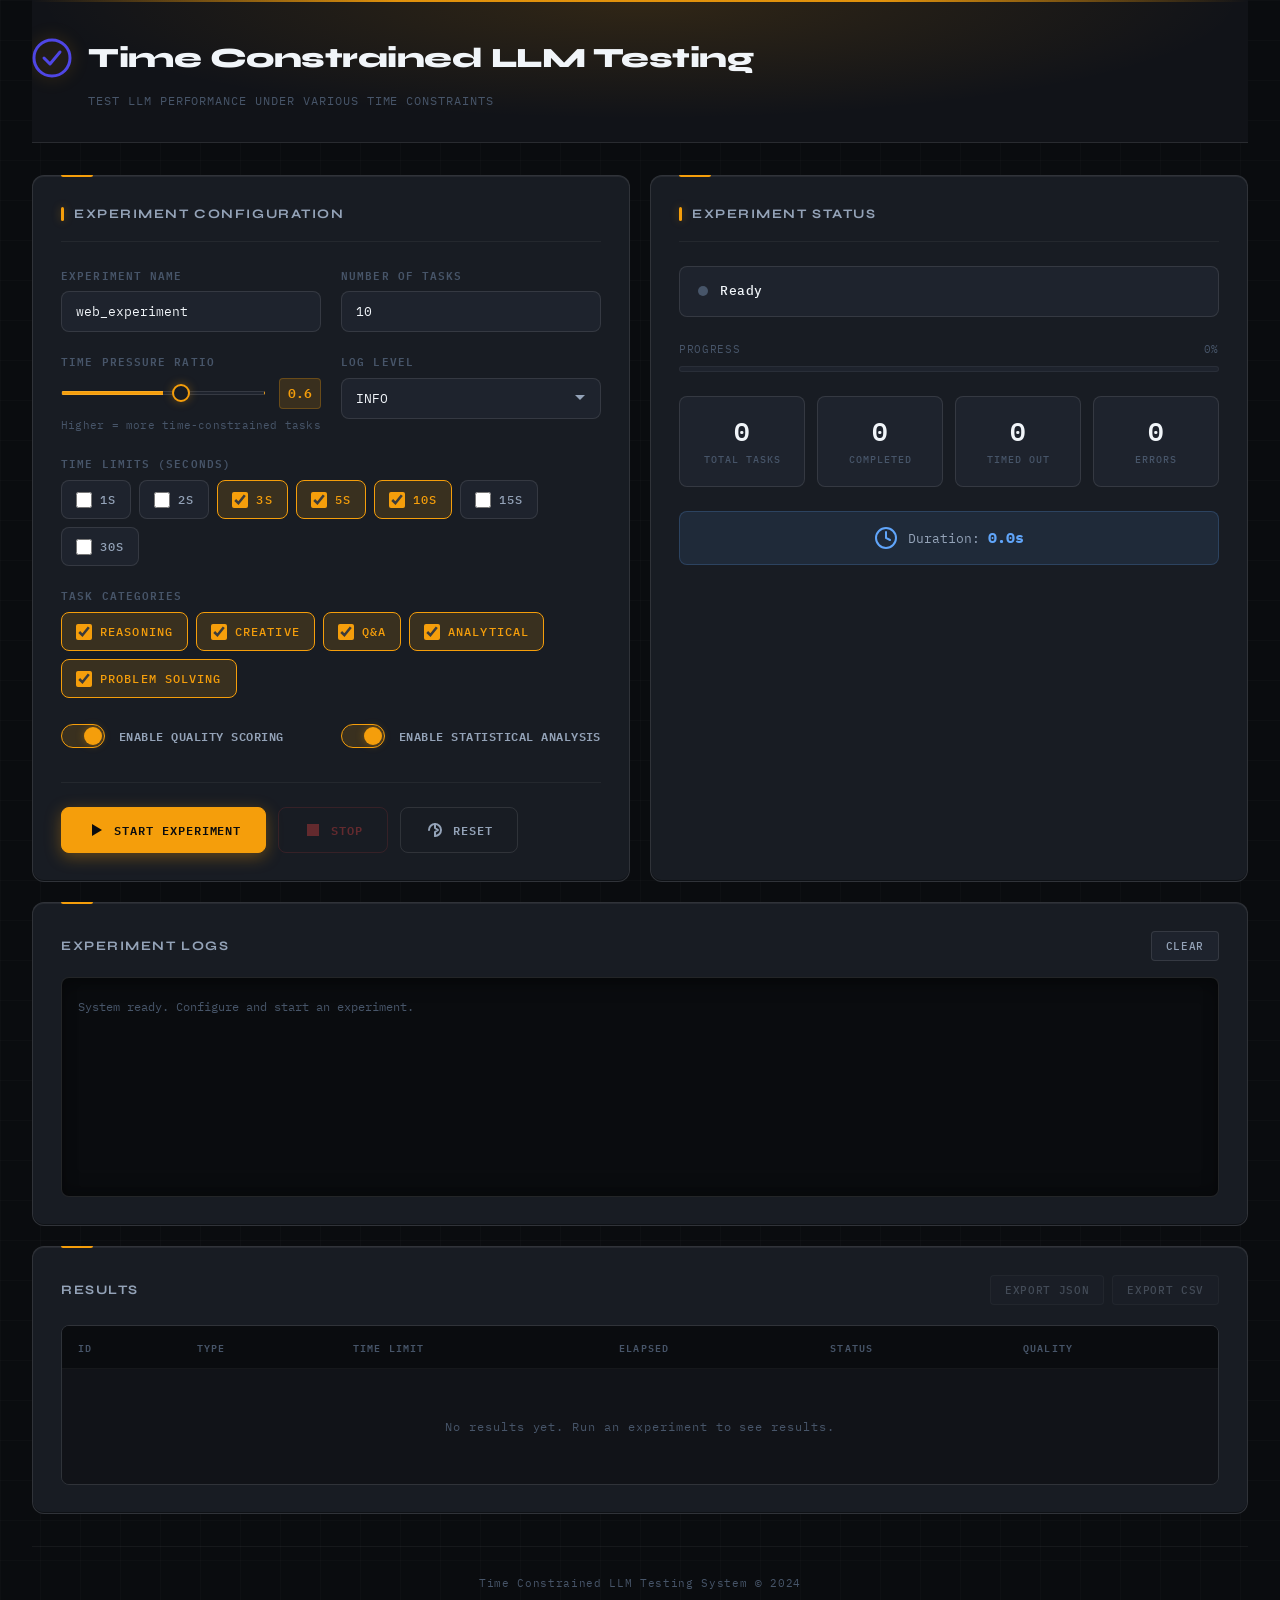
==== templates/index.html @ 22a72adb "feat: add web frontend for Time Constrained LLM testing - Add Flask backend API (app.py) with REST e" ====
<!DOCTYPE html>
<html lang="en">
<head>
    <meta charset="UTF-8">
    <meta name="viewport" content="width=device-width, initial-scale=1.0">
    <title>Time Constrained LLM Testing System</title>
    <link rel="stylesheet" href="/static/styles.css">
    <link href="https://fonts.googleapis.com/css2?family=Inter:wght@300;400;500;600;700&display=swap" rel="stylesheet">
</head>
<body>
    <div class="container">
        <header class="header">
            <div class="logo">
                <svg width="40" height="40" viewBox="0 0 40 40" fill="none" xmlns="http://www.w3.org/2000/svg">
                    <circle cx="20" cy="20" r="18" stroke="#4F46E5" stroke-width="3"/>
                    <path d="M12 20L18 26L28 14" stroke="#4F46E5" stroke-width="3" stroke-linecap="round" stroke-linejoin="round"/>
                </svg>
                <h1>Time Constrained LLM Testing</h1>
            </div>
            <p class="subtitle">Test LLM performance under various time constraints</p>
        </header>

        <main class="main-content">
            <!-- Configuration Panel -->
            <section class="config-panel">
                <h2>Experiment Configuration</h2>
                <form id="experimentForm">
                    <div class="form-grid">
                        <div class="form-group">
                            <label for="experiment_name">Experiment Name</label>
                            <input type="text" id="experiment_name" name="experiment_name" value="web_experiment" placeholder="Enter experiment name">
                        </div>

                        <div class="form-group">
                            <label for="task_count">Number of Tasks</label>
                            <input type="number" id="task_count" name="task_count" value="10" min="1" max="100">
                        </div>

                        <div class="form-group">
                            <label for="time_pressure_ratio">Time Pressure Ratio</label>
                            <div class="slider-container">
                                <input type="range" id="time_pressure_ratio" name="time_pressure_ratio" min="0" max="1" step="0.1" value="0.6">
                                <span class="slider-value" id="pressure_value">0.6</span>
                            </div>
                            <small>Higher = more time-constrained tasks</small>
                        </div>

                        <div class="form-group">
                            <label for="log_level">Log Level</label>
                            <select id="log_level" name="log_level">
                                <option value="DEBUG">DEBUG</option>
                                <option value="INFO" selected>INFO</option>
                                <option value="WARNING">WARNING</option>
                                <option value="ERROR">ERROR</option>
                            </select>
                        </div>

                        <div class="form-group full-width">
                            <label>Time Limits (seconds)</label>
                            <div class="checkbox-group" id="time_limits">
                                <label class="checkbox-label">
                                    <input type="checkbox" name="time_limits" value="1.0">
                                    <span>1s</span>
                                </label>
                                <label class="checkbox-label">
                                    <input type="checkbox" name="time_limits" value="2.0">
                                    <span>2s</span>
                                </label>
                                <label class="checkbox-label">
                                    <input type="checkbox" name="time_limits" value="3.0" checked>
                                    <span>3s</span>
                                </label>
                                <label class="checkbox-label">
                                    <input type="checkbox" name="time_limits" value="5.0" checked>
                                    <span>5s</span>
                                </label>
                                <label class="checkbox-label">
                                    <input type="checkbox" name="time_limits" value="10.0" checked>
                                    <span>10s</span>
                                </label>
                                <label class="checkbox-label">
                                    <input type="checkbox" name="time_limits" value="15.0">
                                    <span>15s</span>
                                </label>
                                <label class="checkbox-label">
                                    <input type="checkbox" name="time_limits" value="30.0">
                                    <span>30s</span>
                                </label>
                            </div>
                        </div>

                        <div class="form-group full-width">
                            <label>Task Categories</label>
                            <div class="checkbox-group" id="task_categories">
                                <label class="checkbox-label">
                                    <input type="checkbox" name="task_categories" value="reasoning" checked>
                                    <span>Reasoning</span>
                                </label>
                                <label class="checkbox-label">
                                    <input type="checkbox" name="task_categories" value="creative" checked>
                                    <span>Creative</span>
                                </label>
                                <label class="checkbox-label">
                                    <input type="checkbox" name="task_categories" value="qa" checked>
                                    <span>Q&A</span>
                                </label>
                                <label class="checkbox-label">
                                    <input type="checkbox" name="task_categories" value="analytical" checked>
                                    <span>Analytical</span>
                                </label>
                                <label class="checkbox-label">
                                    <input type="checkbox" name="task_categories" value="problem_solving" checked>
                                    <span>Problem Solving</span>
                                </label>
                            </div>
                        </div>

                        <div class="form-group">
                            <label class="switch-label">
                                <input type="checkbox" id="quality_scoring_enabled" name="quality_scoring_enabled" checked>
                                <span class="switch-text">Enable Quality Scoring</span>
                            </label>
                        </div>

                        <div class="form-group">
                            <label class="switch-label">
                                <input type="checkbox" id="statistical_analysis_enabled" name="statistical_analysis_enabled" checked>
                                <span class="switch-text">Enable Statistical Analysis</span>
                            </label>
                        </div>
                    </div>

                    <div class="button-group">
                        <button type="button" id="startBtn" class="btn btn-primary">
                            <svg width="20" height="20" viewBox="0 0 20 20" fill="none">
                                <path d="M6 4L16 10L6 16V4Z" fill="currentColor"/>
                            </svg>
                            Start Experiment
                        </button>
                        <button type="button" id="stopBtn" class="btn btn-danger" disabled>
                            <svg width="20" height="20" viewBox="0 0 20 20" fill="none">
                                <rect x="4" y="4" width="12" height="12" fill="currentColor"/>
                            </svg>
                            Stop
                        </button>
                        <button type="button" id="resetBtn" class="btn btn-secondary">
                            <svg width="20" height="20" viewBox="0 0 20 20" fill="none">
                                <path d="M4 10C4 6.686 6.686 4 10 4C13.314 4 16 6.686 16 10C16 13.314 13.314 16 10 16" stroke="currentColor" stroke-width="2" stroke-linecap="round"/>
                                <path d="M10 4V8L13 10L10 12V16" stroke="currentColor" stroke-width="2" stroke-linecap="round" stroke-linejoin="round"/>
                            </svg>
                            Reset
                        </button>
                    </div>
                </form>
            </section>

            <!-- Status Panel -->
            <section class="status-panel">
                <h2>Experiment Status</h2>
                <div class="status-indicator">
                    <div class="status-dot" id="statusDot"></div>
                    <span id="statusText">Ready</span>
                </div>
                
                <div class="progress-container">
                    <div class="progress-info">
                        <span>Progress</span>
                        <span id="progressText">0%</span>
                    </div>
                    <div class="progress-bar">
                        <div class="progress-fill" id="progressFill" style="width: 0%"></div>
                    </div>
                </div>

                <div class="stats-grid">
                    <div class="stat-card">
                        <div class="stat-value" id="totalTasks">0</div>
                        <div class="stat-label">Total Tasks</div>
                    </div>
                    <div class="stat-card">
                        <div class="stat-value" id="completedTasks">0</div>
                        <div class="stat-label">Completed</div>
                    </div>
                    <div class="stat-card">
                        <div class="stat-value" id="timedOutTasks">0</div>
                        <div class="stat-label">Timed Out</div>
                    </div>
                    <div class="stat-card">
                        <div class="stat-value" id="errorTasks">0</div>
                        <div class="stat-label">Errors</div>
                    </div>
                </div>

                <div class="duration-display">
                    <svg width="24" height="24" viewBox="0 0 24 24" fill="none">
                        <circle cx="12" cy="12" r="10" stroke="currentColor" stroke-width="2"/>
                        <path d="M12 6V12L16 14" stroke="currentColor" stroke-width="2" stroke-linecap="round"/>
                    </svg>
                    <span>Duration: <strong id="duration">0.0s</strong></span>
                </div>
            </section>

            <!-- Logs Panel -->
            <section class="logs-panel">
                <div class="logs-header">
                    <h2>Experiment Logs</h2>
                    <button type="button" id="clearLogsBtn" class="btn-small">Clear</button>
                </div>
                <div class="logs-container" id="logsContainer">
                    <div class="log-entry system">System ready. Configure and start an experiment.</div>
                </div>
            </section>

            <!-- Results Panel -->
            <section class="results-panel" id="resultsPanel">
                <div class="results-header">
                    <h2>Results</h2>
                    <div class="results-actions">
                        <button type="button" id="exportJsonBtn" class="btn-small" disabled>Export JSON</button>
                        <button type="button" id="exportCsvBtn" class="btn-small" disabled>Export CSV</button>
                    </div>
                </div>

                <!-- Statistics Summary -->
                <div class="results-summary" id="resultsSummary" style="display: none;">
                    <h3>Statistics Summary</h3>
                    <div class="summary-grid">
                        <div class="summary-item">
                            <span class="summary-label">Total Tasks</span>
                            <span class="summary-value" id="statTotalTasks">-</span>
                        </div>
                        <div class="summary-item">
                            <span class="summary-label">Completion Rate</span>
                            <span class="summary-value" id="statCompletionRate">-</span>
                        </div>
                        <div class="summary-item">
                            <span class="summary-label">Avg Response Time</span>
                            <span class="summary-value" id="statAvgResponseTime">-</span>
                        </div>
                        <div class="summary-item">
                            <span class="summary-label">Avg Quality Score</span>
                            <span class="summary-value" id="statAvgQuality">-</span>
                        </div>
                        <div class="summary-item">
                            <span class="summary-label">Avg Output Length</span>
                            <span class="summary-value" id="statAvgOutput">-</span>
                        </div>
                        <div class="summary-item">
                            <span class="summary-label">Success Rate</span>
                            <span class="summary-value" id="statSuccessRate">-</span>
                        </div>
                    </div>
                </div>

                <!-- Results Table -->
                <div class="results-table-container">
                    <table class="results-table" id="resultsTable">
                        <thead>
                            <tr>
                                <th>ID</th>
                                <th>Type</th>
                                <th>Time Limit</th>
                                <th>Elapsed</th>
                                <th>Status</th>
                                <th>Quality</th>
                            </tr>
                        </thead>
                        <tbody id="resultsBody">
                            <tr class="empty-row">
                                <td colspan="6">No results yet. Run an experiment to see results.</td>
                            </tr>
                        </tbody>
                    </table>
                </div>
            </section>
        </main>

        <footer class="footer">
            <p>Time Constrained LLM Testing System &copy; 2024</p>
        </footer>
    </div>

    <script src="/static/app.js"></script>
</body>
</html>
---- static/styles.css ----
/* Time Constrained LLM Testing System — Industrial Dark Theme */
@import url('https://fonts.googleapis.com/css2?family=IBM+Plex+Mono:wght@400;500;600&family=Syne:wght@400;500;600;700;800&display=swap');

:root {
    /* Core Palette — dark-first, warm amber accent */
    --bg-base:       #0A0C0F;
    --bg-raised:     #111318;
    --bg-surface:    #181C23;
    --bg-overlay:    #1E232D;

    --border-subtle: rgba(255,255,255,0.05);
    --border-default: rgba(255,255,255,0.10);
    --border-strong: rgba(255,255,255,0.18);

    --accent:        #F59E0B;
    --accent-dim:    rgba(245, 158, 11, 0.15);
    --accent-glow:   rgba(245, 158, 11, 0.35);

    --green:         #10B981;
    --green-dim:     rgba(16, 185, 129, 0.12);
    --red:           #EF4444;
    --red-dim:       rgba(239, 68, 68, 0.12);
    --blue:          #60A5FA;
    --blue-dim:      rgba(96, 165, 250, 0.10);

    --text-hi:   #F1F5F9;
    --text-mid:  #94A3B8;
    --text-lo:   #475569;

    --font-display: 'Syne', sans-serif;
    --font-mono:    'IBM Plex Mono', monospace;

    --radius-sm:  4px;
    --radius-md:  8px;
    --radius-lg:  12px;

    --shadow-glow-accent: 0 0 24px rgba(245, 158, 11, 0.20);
    --shadow-panel: 0 1px 0 0 rgba(255,255,255,0.06) inset, 0 -1px 0 0 rgba(0,0,0,0.4) inset;
}

/* ──────────────────────────────────────────
   Reset
────────────────────────────────────────── */
*, *::before, *::after {
    margin: 0; padding: 0; box-sizing: border-box;
}

/* ──────────────────────────────────────────
   Base
────────────────────────────────────────── */
body {
    font-family: var(--font-display);
    background: var(--bg-base);
    color: var(--text-hi);
    line-height: 1.6;
    min-height: 100vh;

    /* Subtle grid overlay for industrial feel */
    background-image:
        linear-gradient(rgba(255,255,255,0.015) 1px, transparent 1px),
        linear-gradient(90deg, rgba(255,255,255,0.015) 1px, transparent 1px);
    background-size: 40px 40px;
}

.container {
    max-width: 1440px;
    margin: 0 auto;
    padding: 0 32px;
}

/* ──────────────────────────────────────────
   Header
────────────────────────────────────────── */
.header {
    background: var(--bg-raised);
    border-bottom: 1px solid var(--border-default);
    padding: 36px 0 32px;
    margin-bottom: 32px;
    position: relative;
    overflow: hidden;
}

/* Amber scan-line accent on top */
.header::before {
    content: '';
    position: absolute;
    top: 0; left: 0; right: 0;
    height: 2px;
    background: linear-gradient(90deg, transparent 0%, var(--accent) 30%, var(--accent) 70%, transparent 100%);
    opacity: 0.9;
}

/* Glow behind header */
.header::after {
    content: '';
    position: absolute;
    top: 0; left: 0; right: 0;
    height: 120px;
    background: radial-gradient(ellipse at 50% 0%, var(--accent-glow), transparent 70%);
    opacity: 0.4;
    pointer-events: none;
}

.header .logo {
    display: flex;
    align-items: center;
    gap: 16px;
    margin-bottom: 10px;
    position: relative;
    z-index: 1;
}

.header svg {
    color: var(--accent);
    filter: drop-shadow(0 0 8px var(--accent-glow));
}

.header h1 {
    font-family: var(--font-display);
    font-size: 28px;
    font-weight: 800;
    letter-spacing: -0.5px;
    color: var(--text-hi);
}

/* Highlight the first word in amber */
.header h1 span {
    color: var(--accent);
}

.header .subtitle {
    font-family: var(--font-mono);
    font-size: 12px;
    color: var(--text-lo);
    margin-left: 56px;
    letter-spacing: 0.08em;
    position: relative;
    z-index: 1;
    text-transform: uppercase;
}

/* ──────────────────────────────────────────
   Layout
────────────────────────────────────────── */
.main-content {
    display: grid;
    grid-template-columns: 1fr 1fr;
    gap: 20px;
    margin-bottom: 20px;
}

/* ──────────────────────────────────────────
   Panels
────────────────────────────────────────── */
.config-panel,
.status-panel,
.logs-panel,
.results-panel {
    background: var(--bg-surface);
    border-radius: var(--radius-lg);
    padding: 28px;
    border: 1px solid var(--border-default);
    box-shadow: var(--shadow-panel);
    position: relative;
    transition: border-color 0.25s;
}

.config-panel:hover,
.status-panel:hover,
.logs-panel:hover,
.results-panel:hover {
    border-color: var(--border-strong);
}

/* Amber notch in top-left corner of each panel */
.config-panel::before,
.status-panel::before,
.logs-panel::before,
.results-panel::before {
    content: '';
    position: absolute;
    top: -1px; left: 28px;
    width: 32px; height: 2px;
    background: var(--accent);
    border-radius: 0 0 2px 2px;
}

.config-panel  { grid-column: 1 / 2; grid-row: 1 / 2; }
.status-panel  { grid-column: 2 / 3; grid-row: 1 / 2; }
.logs-panel    { grid-column: 1 / 3; }
.results-panel { grid-column: 1 / 3; }

/* ──────────────────────────────────────────
   Section Headers
────────────────────────────────────────── */
h2 {
    font-family: var(--font-display);
    font-size: 13px;
    font-weight: 700;
    letter-spacing: 0.12em;
    text-transform: uppercase;
    color: var(--text-mid);
    margin-bottom: 24px;
    padding-bottom: 16px;
    border-bottom: 1px solid var(--border-subtle);
    display: flex;
    align-items: center;
    gap: 10px;
}

h2::before {
    content: '';
    width: 3px;
    height: 14px;
    background: var(--accent);
    border-radius: 2px;
    flex-shrink: 0;
    box-shadow: 0 0 8px var(--accent-glow);
}

h3 {
    font-size: 12px;
    font-weight: 700;
    letter-spacing: 0.08em;
    text-transform: uppercase;
    color: var(--text-mid);
    margin-bottom: 16px;
}

/* ──────────────────────────────────────────
   Form Elements
────────────────────────────────────────── */
.form-grid {
    display: grid;
    grid-template-columns: 1fr 1fr;
    gap: 20px;
}

.form-group {
    display: flex;
    flex-direction: column;
    gap: 8px;
}

.form-group.full-width {
    grid-column: 1 / -1;
}

.form-group label {
    font-family: var(--font-mono);
    font-size: 11px;
    font-weight: 600;
    color: var(--text-lo);
    letter-spacing: 0.10em;
    text-transform: uppercase;
}

.form-group input[type="text"],
.form-group input[type="number"],
.form-group select {
    padding: 11px 14px;
    background: var(--bg-overlay);
    border: 1px solid var(--border-default);
    border-radius: var(--radius-md);
    font-family: var(--font-mono);
    font-size: 13px;
    color: var(--text-hi);
    transition: border-color 0.2s, box-shadow 0.2s;
    appearance: none;
}

.form-group select {
    background-image: url("data:image/svg+xml,%3Csvg xmlns='http://www.w3.org/2000/svg' width='12' height='12' viewBox='0 0 12 12'%3E%3Cpath fill='%2394A3B8' d='M6 8L1 3h10z'/%3E%3C/svg%3E");
    background-repeat: no-repeat;
    background-position: right 14px center;
    padding-right: 36px;
}

.form-group input:hover,
.form-group select:hover {
    border-color: var(--border-strong);
}

.form-group input:focus,
.form-group select:focus {
    outline: none;
    border-color: var(--accent);
    box-shadow: 0 0 0 3px var(--accent-dim);
}

.form-group input::placeholder { color: var(--text-lo); }

.form-group small {
    font-family: var(--font-mono);
    font-size: 11px;
    color: var(--text-lo);
    letter-spacing: 0.02em;
}

/* ──────────────────────────────────────────
   Slider
────────────────────────────────────────── */
.slider-container {
    display: flex;
    align-items: center;
    gap: 14px;
}

.slider-container input[type="range"] {
    flex: 1;
    height: 4px;
    -webkit-appearance: none;
    background: var(--bg-overlay);
    border-radius: 2px;
    outline: none;
    border: 1px solid var(--border-default);
}

.slider-container input[type="range"]::-webkit-slider-thumb {
    -webkit-appearance: none;
    width: 18px;
    height: 18px;
    background: var(--bg-surface);
    border: 2px solid var(--accent);
    border-radius: 50%;
    cursor: pointer;
    transition: all 0.2s;
    box-shadow: 0 0 10px var(--accent-glow);
}

.slider-container input[type="range"]::-webkit-slider-thumb:hover {
    transform: scale(1.2);
    box-shadow: 0 0 16px var(--accent-glow);
}

/* Track fill (accent color up to thumb) via range trick */
.slider-container input[type="range"] {
    background: linear-gradient(90deg, var(--accent) 0%, var(--accent) var(--progress, 50%), var(--bg-overlay) var(--progress, 50%));
}

.slider-value {
    font-family: var(--font-mono);
    min-width: 42px;
    text-align: center;
    font-size: 13px;
    font-weight: 600;
    color: var(--accent);
    background: var(--accent-dim);
    border: 1px solid rgba(245,158,11,0.25);
    padding: 4px 8px;
    border-radius: var(--radius-sm);
}

/* ──────────────────────────────────────────
   Checkbox Group
────────────────────────────────────────── */
.checkbox-group {
    display: flex;
    flex-wrap: wrap;
    gap: 8px;
}

.checkbox-label {
    display: flex;
    align-items: center;
    gap: 8px;
    padding: 9px 14px;
    background: var(--bg-overlay);
    border: 1px solid var(--border-default);
    border-radius: var(--radius-md);
    cursor: pointer;
    transition: border-color 0.2s, background 0.2s;
}

.checkbox-label:hover {
    border-color: var(--border-strong);
    background: var(--bg-base);
}

.checkbox-label:has(input:checked) {
    border-color: var(--accent);
    background: var(--accent-dim);
}

.checkbox-label input[type="checkbox"] {
    width: 16px;
    height: 16px;
    accent-color: var(--accent);
    cursor: pointer;
}

.checkbox-label span {
    font-family: var(--font-mono);
    font-size: 12px;
    font-weight: 500;
    color: var(--text-mid);
}

.checkbox-label:has(input:checked) span {
    color: var(--accent);
}

/* ──────────────────────────────────────────
   Toggle Switch
────────────────────────────────────────── */
.switch-label {
    display: flex;
    align-items: center;
    gap: 14px;
    cursor: pointer;
    padding: 6px 0;
}

.switch-label input[type="checkbox"] {
    width: 44px;
    height: 24px;
    -webkit-appearance: none;
    background: var(--bg-overlay);
    border: 1px solid var(--border-default);
    border-radius: 12px;
    position: relative;
    cursor: pointer;
    transition: all 0.25s;
}

.switch-label input[type="checkbox"]::before {
    content: '';
    position: absolute;
    width: 18px;
    height: 18px;
    background: var(--text-lo);
    border-radius: 50%;
    top: 2px;
    left: 2px;
    transition: all 0.25s;
}

.switch-label input[type="checkbox"]:checked {
    background: var(--accent-dim);
    border-color: var(--accent);
}

.switch-label input[type="checkbox"]:checked::before {
    background: var(--accent);
    transform: translateX(20px);
    box-shadow: 0 0 8px var(--accent-glow);
}

.switch-text {
    font-family: var(--font-mono);
    font-size: 12px;
    color: var(--text-mid);
    letter-spacing: 0.04em;
}

/* ──────────────────────────────────────────
   Buttons
────────────────────────────────────────── */
.button-group {
    display: flex;
    gap: 12px;
    margin-top: 28px;
    padding-top: 24px;
    border-top: 1px solid var(--border-subtle);
}

.btn {
    display: inline-flex;
    align-items: center;
    justify-content: center;
    gap: 8px;
    padding: 12px 24px;
    font-family: var(--font-mono);
    font-size: 12px;
    font-weight: 600;
    letter-spacing: 0.08em;
    text-transform: uppercase;
    border: 1px solid transparent;
    border-radius: var(--radius-md);
    cursor: pointer;
    transition: all 0.2s;
}

.btn-primary {
    background: var(--accent);
    color: #0A0C0F;
    border-color: var(--accent);
    box-shadow: 0 4px 16px var(--accent-glow);
}

.btn-primary:hover:not(:disabled) {
    background: #FBBF24;
    border-color: #FBBF24;
    box-shadow: 0 6px 24px var(--accent-glow);
    transform: translateY(-1px);
}

.btn-primary:active:not(:disabled) {
    transform: translateY(0);
    box-shadow: 0 2px 8px var(--accent-glow);
}

.btn-danger {
    background: transparent;
    color: var(--red);
    border-color: rgba(239, 68, 68, 0.4);
}

.btn-danger:hover:not(:disabled) {
    background: var(--red-dim);
    border-color: var(--red);
    box-shadow: 0 0 16px rgba(239, 68, 68, 0.2);
    transform: translateY(-1px);
}

.btn-secondary {
    background: transparent;
    color: var(--text-mid);
    border-color: var(--border-default);
}

.btn-secondary:hover:not(:disabled) {
    background: var(--bg-overlay);
    border-color: var(--border-strong);
    color: var(--text-hi);
}

.btn:disabled {
    opacity: 0.35;
    cursor: not-allowed;
    transform: none !important;
    box-shadow: none !important;
}

.btn-small {
    padding: 7px 14px;
    font-family: var(--font-mono);
    font-size: 11px;
    font-weight: 500;
    letter-spacing: 0.06em;
    text-transform: uppercase;
    background: var(--bg-overlay);
    color: var(--text-mid);
    border: 1px solid var(--border-default);
    border-radius: var(--radius-sm);
    cursor: pointer;
    transition: all 0.2s;
}

.btn-small:hover:not(:disabled) {
    border-color: var(--accent);
    color: var(--accent);
    background: var(--accent-dim);
}

.btn-small:disabled {
    opacity: 0.35;
    cursor: not-allowed;
}

/* ──────────────────────────────────────────
   Status Indicator
────────────────────────────────────────── */
.status-indicator {
    display: flex;
    align-items: center;
    gap: 12px;
    margin-bottom: 24px;
    padding: 14px 18px;
    background: var(--bg-overlay);
    border-radius: var(--radius-md);
    border: 1px solid var(--border-default);
}

.status-dot {
    width: 10px;
    height: 10px;
    border-radius: 50%;
    background: var(--text-lo);
    flex-shrink: 0;
    transition: all 0.3s;
}

.status-dot.idle { background: var(--text-lo); }

.status-dot.running {
    background: var(--green);
    box-shadow: 0 0 12px rgba(16, 185, 129, 0.7);
    animation: pulse 1.4s ease-in-out infinite;
}

.status-dot.completed {
    background: var(--blue);
    box-shadow: 0 0 10px rgba(96, 165, 250, 0.6);
}

.status-dot.error {
    background: var(--red);
    box-shadow: 0 0 10px rgba(239, 68, 68, 0.6);
}

.status-dot.stopped {
    background: var(--accent);
    box-shadow: 0 0 10px var(--accent-glow);
}

@keyframes pulse {
    0%, 100% { opacity: 1; transform: scale(1); }
    50%       { opacity: 0.5; transform: scale(1.3); }
}

#statusText {
    font-family: var(--font-mono);
    font-size: 13px;
    font-weight: 500;
    color: var(--text-hi);
    letter-spacing: 0.04em;
}

/* ──────────────────────────────────────────
   Progress
────────────────────────────────────────── */
.progress-container {
    margin-bottom: 24px;
}

.progress-info {
    display: flex;
    justify-content: space-between;
    margin-bottom: 8px;
    font-family: var(--font-mono);
    font-size: 11px;
    color: var(--text-lo);
    letter-spacing: 0.06em;
    text-transform: uppercase;
}

.progress-bar {
    height: 6px;
    background: var(--bg-overlay);
    border-radius: 3px;
    overflow: hidden;
    border: 1px solid var(--border-subtle);
}

.progress-fill {
    height: 100%;
    background: linear-gradient(90deg, var(--accent), #FBBF24);
    border-radius: 3px;
    transition: width 0.4s ease;
    position: relative;
    overflow: hidden;
    box-shadow: 0 0 12px var(--accent-glow);
}

.progress-fill::after {
    content: '';
    position: absolute;
    inset: 0;
    background: linear-gradient(90deg, transparent, rgba(255,255,255,0.3), transparent);
    animation: shimmer 1.8s infinite;
}

@keyframes shimmer {
    0%   { transform: translateX(-100%); }
    100% { transform: translateX(100%); }
}

/* ──────────────────────────────────────────
   Stats Grid
────────────────────────────────────────── */
.stats-grid {
    display: grid;
    grid-template-columns: repeat(4, 1fr);
    gap: 12px;
    margin-bottom: 24px;
}

.stat-card {
    background: var(--bg-overlay);
    padding: 18px 16px;
    border-radius: var(--radius-md);
    text-align: center;
    border: 1px solid var(--border-default);
    transition: border-color 0.2s, transform 0.2s;
    position: relative;
    overflow: hidden;
}

.stat-card::before {
    content: '';
    position: absolute;
    bottom: 0; left: 0; right: 0;
    height: 1px;
    background: linear-gradient(90deg, transparent, var(--accent), transparent);
    opacity: 0;
    transition: opacity 0.3s;
}

.stat-card:hover {
    border-color: var(--border-strong);
    transform: translateY(-2px);
}

.stat-card:hover::before {
    opacity: 1;
}

.stat-value {
    font-family: var(--font-mono);
    font-size: 26px;
    font-weight: 600;
    color: var(--text-hi);
    line-height: 1.2;
}

.stat-label {
    font-family: var(--font-mono);
    font-size: 10px;
    font-weight: 500;
    color: var(--text-lo);
    margin-top: 6px;
    text-transform: uppercase;
    letter-spacing: 0.10em;
}

/* ──────────────────────────────────────────
   Duration Display
────────────────────────────────────────── */
.duration-display {
    display: flex;
    align-items: center;
    justify-content: center;
    gap: 10px;
    padding: 14px 18px;
    background: var(--blue-dim);
    border: 1px solid rgba(96, 165, 250, 0.2);
    border-radius: var(--radius-md);
    font-family: var(--font-mono);
    font-size: 13px;
    color: var(--text-mid);
}

.duration-display svg { color: var(--blue); }

.duration-display strong {
    color: var(--blue);
    font-size: 15px;
}

/* ──────────────────────────────────────────
   Logs
────────────────────────────────────────── */
.logs-header {
    display: flex;
    justify-content: space-between;
    align-items: center;
    margin-bottom: 16px;
}

.logs-header h2 { margin-bottom: 0; padding-bottom: 0; border-bottom: none; }
.logs-header h2::before { display: none; }

.logs-container {
    height: 220px;
    overflow-y: auto;
    background: var(--bg-base);
    border: 1px solid var(--border-default);
    border-radius: var(--radius-md);
    padding: 14px 16px;
    font-family: var(--font-mono);
    font-size: 12px;

    /* Subtle inner vignette */
    box-shadow: inset 0 8px 16px rgba(0,0,0,0.3), inset 0 -8px 16px rgba(0,0,0,0.2);
}

.log-entry {
    color: var(--text-lo);
    padding: 5px 0;
    border-bottom: 1px solid rgba(255,255,255,0.03);
    display: flex;
    gap: 14px;
    animation: slideIn 0.25s ease;
}

@keyframes slideIn {
    from { opacity: 0; transform: translateX(-8px); }
    to   { opacity: 1; transform: translateX(0); }
}

.log-entry:last-child { border-bottom: none; }
.log-entry.info    { color: var(--blue); }
.log-entry.warning { color: var(--accent); }
.log-entry.error   { color: var(--red); }
.log-entry.success { color: var(--green); }

.log-entry .timestamp {
    color: var(--text-lo);
    flex-shrink: 0;
    opacity: 0.6;
}

/* ──────────────────────────────────────────
   Results
────────────────────────────────────────── */
.results-header {
    display: flex;
    justify-content: space-between;
    align-items: center;
    margin-bottom: 20px;
}

.results-header h2 { margin-bottom: 0; padding-bottom: 0; border-bottom: none; }
.results-header h2::before { display: none; }

.results-actions { display: flex; gap: 8px; }

.results-summary {
    background: var(--bg-overlay);
    padding: 22px;
    border-radius: var(--radius-md);
    margin-bottom: 20px;
    border: 1px solid var(--border-default);
}

.summary-grid {
    display: grid;
    grid-template-columns: repeat(3, 1fr);
    gap: 16px;
}

.summary-item {
    display: flex;
    justify-content: space-between;
    align-items: center;
    padding: 10px 0;
    border-bottom: 1px solid var(--border-subtle);
}

.summary-item:last-child { border-bottom: none; }

.summary-label {
    font-family: var(--font-mono);
    font-size: 11px;
    color: var(--text-lo);
    letter-spacing: 0.06em;
    text-transform: uppercase;
}

.summary-value {
    font-family: var(--font-mono);
    font-weight: 600;
    color: var(--text-hi);
    font-size: 14px;
}

/* ──────────────────────────────────────────
   Results Table
────────────────────────────────────────── */
.results-table-container {
    overflow-x: auto;
    border-radius: var(--radius-md);
    border: 1px solid var(--border-default);
}

.results-table {
    width: 100%;
    border-collapse: collapse;
    font-family: var(--font-mono);
    font-size: 12px;
    background: var(--bg-raised);
}

.results-table th,
.results-table td {
    padding: 13px 16px;
    text-align: left;
    border-bottom: 1px solid var(--border-subtle);
}

.results-table th {
    font-weight: 600;
    color: var(--text-lo);
    background: var(--bg-base);
    text-transform: uppercase;
    font-size: 10px;
    letter-spacing: 0.12em;
}

.results-table tbody tr {
    transition: background 0.15s;
}

.results-table tbody tr:hover {
    background: var(--bg-overlay);
}

.results-table tbody tr:last-child td {
    border-bottom: none;
}

.results-table .empty-row td {
    text-align: center;
    color: var(--text-lo);
    padding: 48px;
    font-style: normal;
    letter-spacing: 0.08em;
}

/* ──────────────────────────────────────────
   Badges
────────────────────────────────────────── */
.status-badge {
    display: inline-block;
    padding: 4px 10px;
    border-radius: var(--radius-sm);
    font-family: var(--font-mono);
    font-size: 10px;
    font-weight: 600;
    letter-spacing: 0.08em;
    text-transform: uppercase;
}

.status-badge.completed {
    background: var(--green-dim);
    color: var(--green);
    border: 1px solid rgba(16, 185, 129, 0.25);
}

.status-badge.timeout {
    background: var(--accent-dim);
    color: var(--accent);
    border: 1px solid rgba(245, 158, 11, 0.25);
}

.status-badge.error {
    background: var(--red-dim);
    color: var(--red);
    border: 1px solid rgba(239, 68, 68, 0.25);
}

.status-badge.pending {
    background: var(--bg-overlay);
    color: var(--text-lo);
    border: 1px solid var(--border-default);
}

/* ──────────────────────────────────────────
   Footer
────────────────────────────────────────── */
.footer {
    text-align: center;
    padding: 28px 32px;
    font-family: var(--font-mono);
    font-size: 11px;
    letter-spacing: 0.06em;
    color: var(--text-lo);
    border-top: 1px solid var(--border-subtle);
    margin-top: 32px;
}

/* ──────────────────────────────────────────
   Scrollbar
────────────────────────────────────────── */
::-webkit-scrollbar { width: 6px; height: 6px; }
::-webkit-scrollbar-track { background: var(--bg-base); }
::-webkit-scrollbar-thumb { background: var(--border-default); border-radius: 3px; }
::-webkit-scrollbar-thumb:hover { background: var(--border-strong); }

/* ──────────────────────────────────────────
   Responsive
────────────────────────────────────────── */
@media (max-width: 1200px) {
    .main-content { grid-template-columns: 1fr; }
    .config-panel, .status-panel, .logs-panel, .results-panel { grid-column: 1; }
    .stats-grid { grid-template-columns: repeat(2, 1fr); }
    .summary-grid { grid-template-columns: repeat(2, 1fr); }
}

@media (max-width: 768px) {
    .container { padding: 0 16px; }
    .form-grid { grid-template-columns: 1fr; }
    .button-group { flex-direction: column; }
    .button-group .btn { width: 100%; justify-content: center; }
    .stats-grid { grid-template-columns: 1fr 1fr; }
    .summary-grid { grid-template-columns: 1fr; }
    .checkbox-group { flex-direction: column; }
    .header h1 { font-size: 22px; }
    .header .subtitle { margin-left: 0; margin-top: 8px; }
    .header .logo { flex-direction: column; align-items: flex-start; }
}
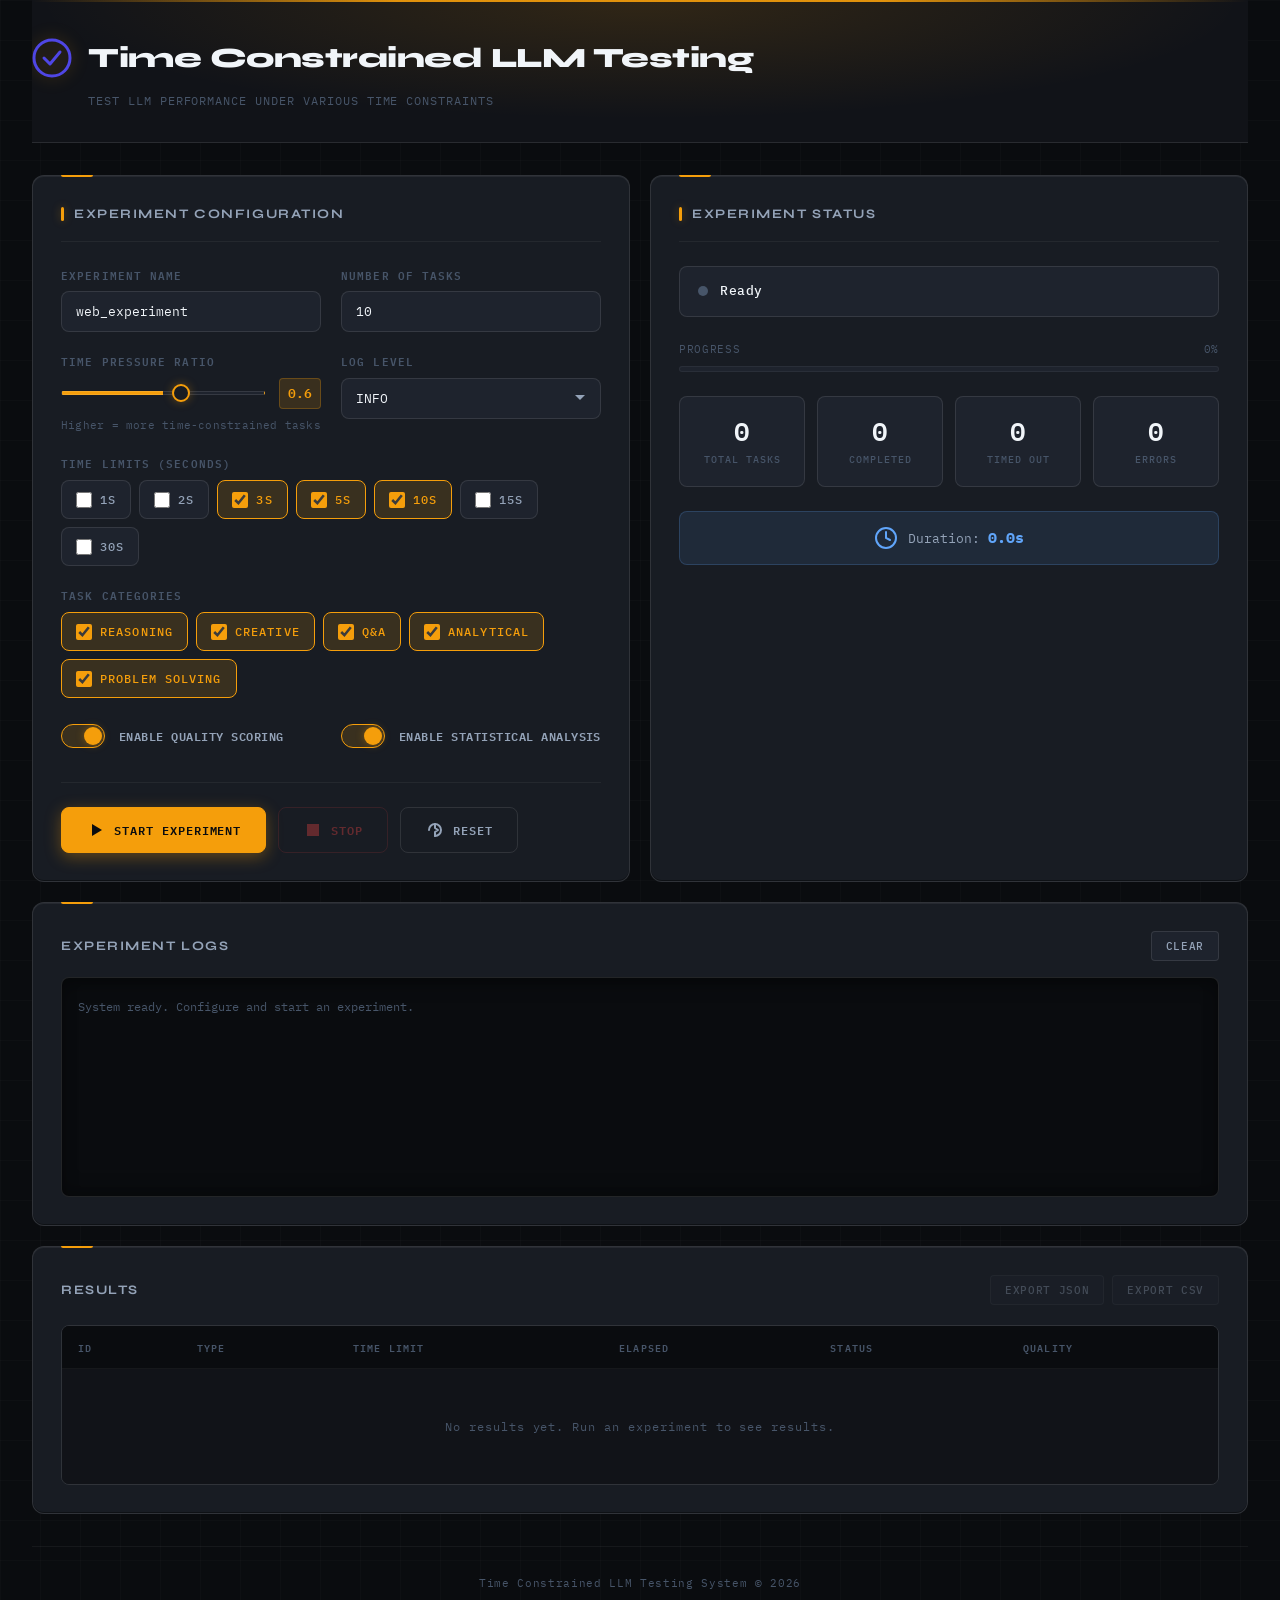
==== commit db389159: "fix: resolve results display bugs in web interface - Fix accessing time_elapsed from response object" ====
--- a/templates/index.html
+++ b/templates/index.html
@@ -276,7 +276,7 @@
         </main>
 
         <footer class="footer">
-            <p>Time Constrained LLM Testing System &copy; 2024</p>
+            <p>Time Constrained LLM Testing System &copy; 2026</p>
         </footer>
     </div>
 
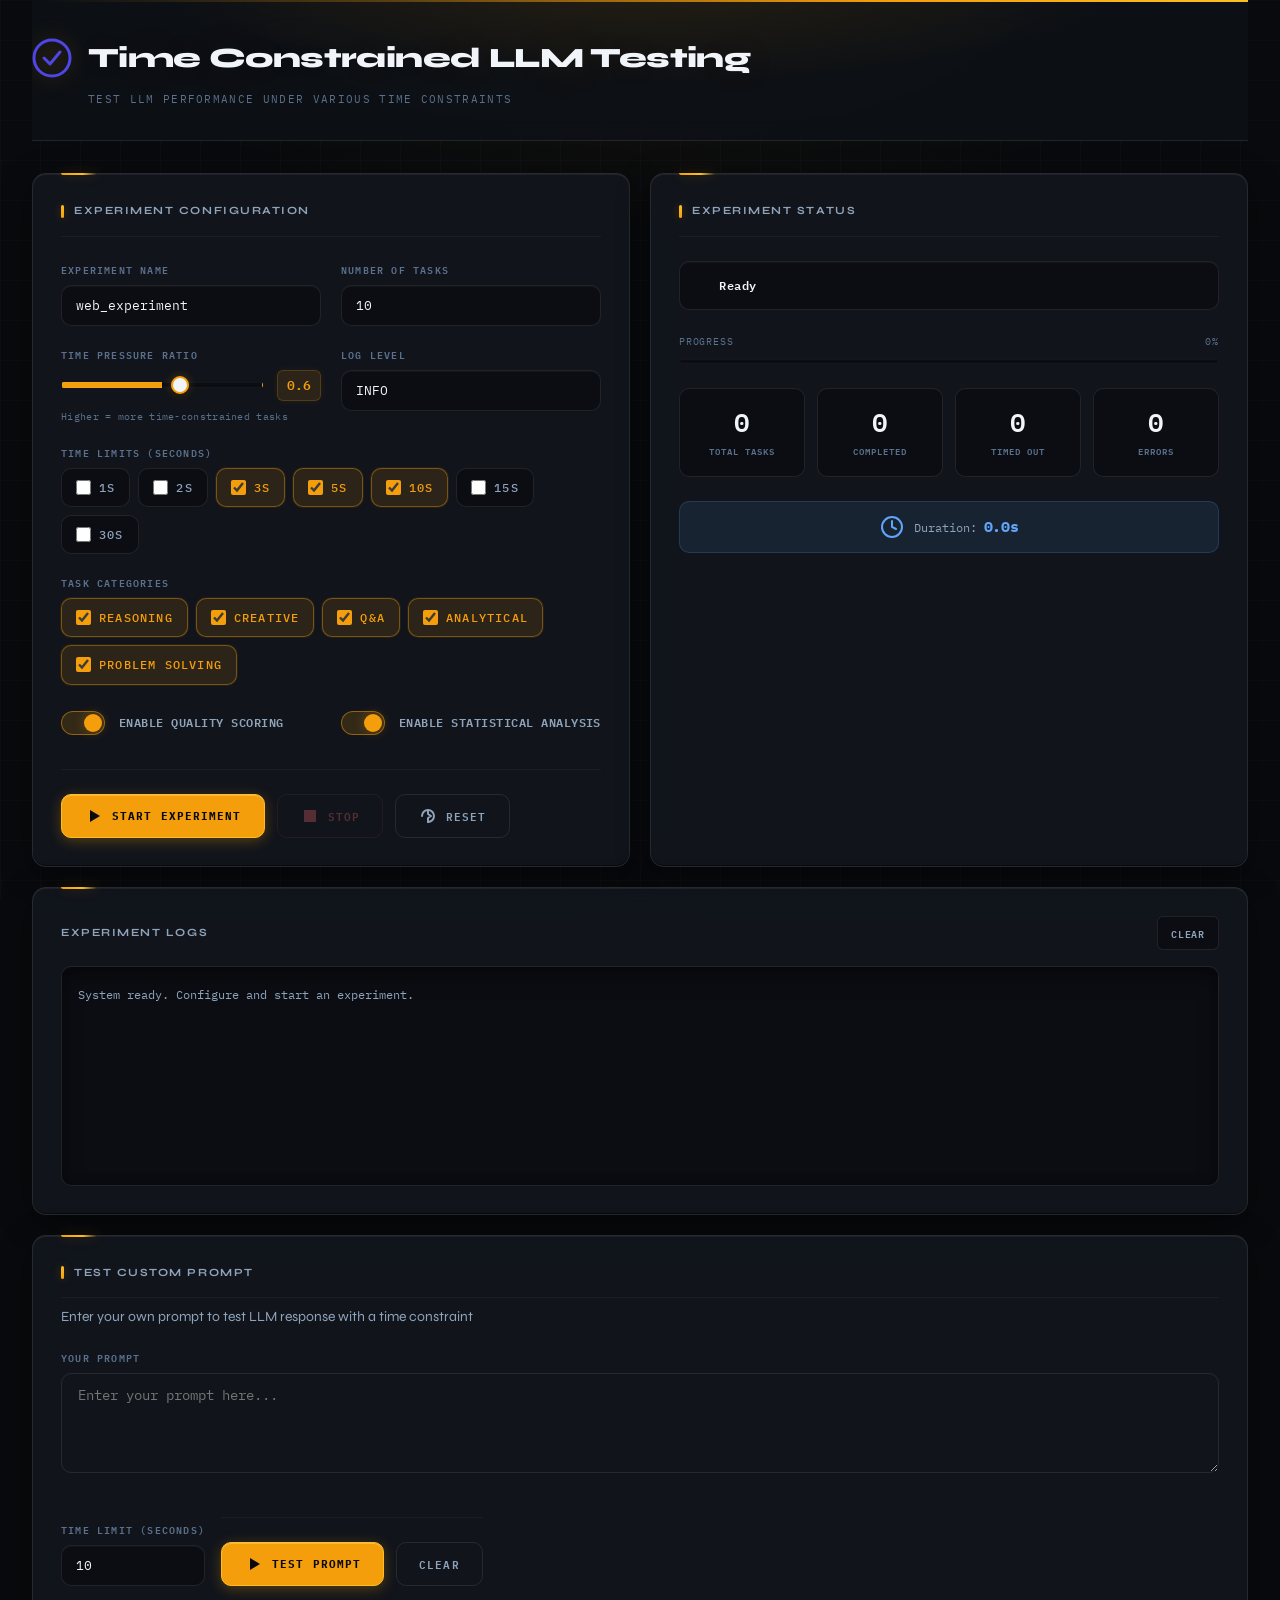
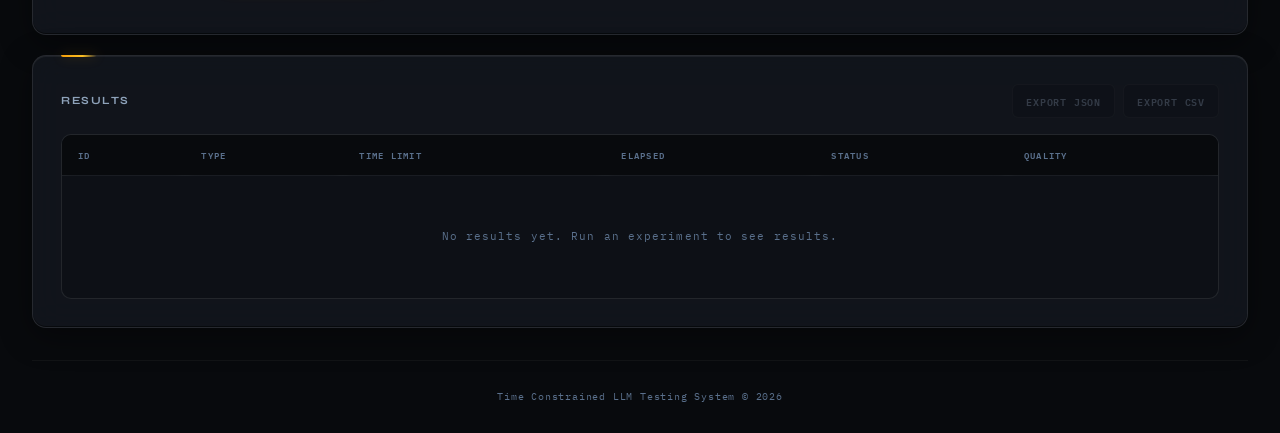
==== commit 93f79bdc: "Add custom prompt testing feature to web interface" ====
--- a/templates/index.html
+++ b/templates/index.html
@@ -211,6 +211,55 @@
                 </div>
             </section>
 
+            <!-- Custom Prompt Testing Section -->
+            <section class="prompt-test-panel">
+                <h2>Test Custom Prompt</h2>
+                <p class="section-description">Enter your own prompt to test LLM response with a time constraint</p>
+                
+                <div class="prompt-test-form">
+                    <div class="form-group full-width">
+                        <label for="customPrompt">Your Prompt</label>
+                        <textarea id="customPrompt" name="customPrompt" rows="4" placeholder="Enter your prompt here..."></textarea>
+                    </div>
+                    
+                    <div class="form-group">
+                        <label for="promptTimeLimit">Time Limit (seconds)</label>
+                        <input type="number" id="promptTimeLimit" name="promptTimeLimit" value="10" min="1" max="120" step="1">
+                    </div>
+                    
+                    <div class="button-group">
+                        <button type="button" id="testPromptBtn" class="btn btn-primary">
+                            <svg width="20" height="20" viewBox="0 0 20 20" fill="none">
+                                <path d="M6 4L16 10L6 16V4Z" fill="currentColor"/>
+                            </svg>
+                            Test Prompt
+                        </button>
+                        <button type="button" id="clearPromptBtn" class="btn btn-secondary">
+                            Clear
+                        </button>
+                    </div>
+                </div>
+                
+                <!-- Prompt Test Results -->
+                <div class="prompt-test-results" id="promptTestResults" style="display: none;">
+                    <h3>Response</h3>
+                    <div class="result-meta">
+                        <span class="meta-item">
+                            <strong>Status:</strong> <span id="promptStatus">-</span>
+                        </span>
+                        <span class="meta-item">
+                            <strong>Time Elapsed:</strong> <span id="promptTimeElapsed">-</span>
+                        </span>
+                        <span class="meta-item">
+                            <strong>Tokens:</strong> <span id="promptTokens">-</span>
+                        </span>
+                    </div>
+                    <div class="response-content" id="promptResponseContent">
+                        <!-- Response content will appear here -->
+                    </div>
+                </div>
+            </section>
+
             <!-- Results Panel -->
             <section class="results-panel" id="resultsPanel">
                 <div class="results-header">
--- a/static/styles.css
+++ b/static/styles.css
@@ -1,65 +1,99 @@
-/* Time Constrained LLM Testing System — Industrial Dark Theme */
+/* Time Constrained LLM Testing System — Industrial Dark Theme v3 (Modernized) */
 @import url('https://fonts.googleapis.com/css2?family=IBM+Plex+Mono:wght@400;500;600&family=Syne:wght@400;500;600;700;800&display=swap');
 
+/* ──────────────────────────────────────────
+   Design Tokens
+────────────────────────────────────────── */
 :root {
-    /* Core Palette — dark-first, warm amber accent */
-    --bg-base:       #0A0C0F;
-    --bg-raised:     #111318;
-    --bg-surface:    #181C23;
-    --bg-overlay:    #1E232D;
-
-    --border-subtle: rgba(255,255,255,0.05);
-    --border-default: rgba(255,255,255,0.10);
-    --border-strong: rgba(255,255,255,0.18);
-
+    /* Core Palette - Adjusted for depth & backdrop filters */
+    --bg-base:       #080A0D;
+    --bg-raised:     rgba(14, 17, 23, 0.85);
+    --bg-surface:    rgba(21, 25, 32, 0.75);
+    --bg-overlay:    rgba(28, 32, 41, 0.90);
+    --bg-inset:      #0B0D12;
+
+    /* Borders */
+    --border-subtle:  rgba(255,255,255,0.04);
+    --border-default: rgba(255,255,255,0.09);
+    --border-strong:  rgba(255,255,255,0.16);
+    --border-accent:  rgba(245,158,11,0.40);
+
+    /* Accent — Warm Amber */
     --accent:        #F59E0B;
-    --accent-dim:    rgba(245, 158, 11, 0.15);
-    --accent-glow:   rgba(245, 158, 11, 0.35);
-
+    --accent-light:  #FBBF24;
+    --accent-dim:    rgba(245,158,11,0.12);
+    --accent-glow:   rgba(245,158,11,0.30);
+    --accent-glow-strong: rgba(245,158,11,0.50);
+
+    /* Semantic colors */
     --green:         #10B981;
-    --green-dim:     rgba(16, 185, 129, 0.12);
-    --red:           #EF4444;
-    --red-dim:       rgba(239, 68, 68, 0.12);
+    --green-dim:     rgba(16,185,129,0.10);
+    --green-glow:    rgba(16,185,129,0.35);
+    --red:           #F87171;
+    --red-dim:       rgba(248,113,113,0.10);
+    --red-glow:      rgba(248,113,113,0.30);
     --blue:          #60A5FA;
-    --blue-dim:      rgba(96, 165, 250, 0.10);
-
+    --blue-dim:      rgba(96,165,250,0.10);
+    --blue-glow:     rgba(96,165,250,0.30);
+
+    /* Text scale (Tweaked --text-lo for a11y contrast) */
     --text-hi:   #F1F5F9;
-    --text-mid:  #94A3B8;
-    --text-lo:   #475569;
-
+    --text-mid:  #8FA3BB;
+    --text-lo:   #5A708C; 
+    --text-inv:  #080A0D;
+
+    /* Typography */
     --font-display: 'Syne', sans-serif;
     --font-mono:    'IBM Plex Mono', monospace;
 
-    --radius-sm:  4px;
-    --radius-md:  8px;
-    --radius-lg:  12px;
-
-    --shadow-glow-accent: 0 0 24px rgba(245, 158, 11, 0.20);
-    --shadow-panel: 0 1px 0 0 rgba(255,255,255,0.06) inset, 0 -1px 0 0 rgba(0,0,0,0.4) inset;
-}
-
-/* ──────────────────────────────────────────
-   Reset
+    /* Radii */
+    --radius-xs: 4px;
+    --radius-sm: 6px;
+    --radius-md: 10px;
+    --radius-lg: 14px;
+    --radius-xl: 18px;
+
+    /* Shadows */
+    --shadow-panel: 0 1px 0 rgba(255,255,255,0.06) inset,
+                    0 -1px 0 rgba(0,0,0,0.50) inset,
+                    0 8px 32px rgba(0,0,0,0.40);
+    --shadow-glow-accent: 0 0 32px rgba(245,158,11,0.18), 0 0 64px rgba(245,158,11,0.08);
+
+    /* Transitions */
+    --t-fast:   0.15s ease;
+    --t-base:   0.22s ease;
+    --t-slow:   0.35s ease;
+    --t-spring: 0.4s cubic-bezier(0.175, 0.885, 0.32, 1.275);
+}
+
+/* ──────────────────────────────────────────
+   Base & Reset
 ────────────────────────────────────────── */
 *, *::before, *::after {
-    margin: 0; padding: 0; box-sizing: border-box;
-}
-
-/* ──────────────────────────────────────────
-   Base
-────────────────────────────────────────── */
+    margin: 0; 
+    padding: 0;
+    box-sizing: border-box;
+}
+
+html {
+    -webkit-font-smoothing: antialiased; 
+    text-rendering: optimizeLegibility;
+    scrollbar-color: var(--border-strong) var(--bg-inset);
+    scrollbar-width: thin;
+}
+
 body {
     font-family: var(--font-display);
     background: var(--bg-base);
     color: var(--text-hi);
     line-height: 1.6;
     min-height: 100vh;
-
-    /* Subtle grid overlay for industrial feel */
     background-image:
         linear-gradient(rgba(255,255,255,0.015) 1px, transparent 1px),
-        linear-gradient(90deg, rgba(255,255,255,0.015) 1px, transparent 1px);
-    background-size: 40px 40px;
+        linear-gradient(90deg, rgba(255,255,255,0.015) 1px, transparent 1px),
+        radial-gradient(ellipse 80% 60% at 50% -10%, rgba(245,158,11,0.08) 0%, transparent 60%);
+    background-size: 40px 40px, 40px 40px, 100% 100%;
+    background-attachment: fixed;
 }
 
 .container {
@@ -73,74 +107,86 @@
 ────────────────────────────────────────── */
 .header {
     background: var(--bg-raised);
+    backdrop-filter: blur(12px);
     border-bottom: 1px solid var(--border-default);
     padding: 36px 0 32px;
     margin-bottom: 32px;
     position: relative;
     overflow: hidden;
-}
-
-/* Amber scan-line accent on top */
-.header::before {
-    content: '';
-    position: absolute;
-    top: 0; left: 0; right: 0;
-    height: 2px;
-    background: linear-gradient(90deg, transparent 0%, var(--accent) 30%, var(--accent) 70%, transparent 100%);
-    opacity: 0.9;
-}
-
-/* Glow behind header */
-.header::after {
-    content: '';
-    position: absolute;
-    top: 0; left: 0; right: 0;
-    height: 120px;
-    background: radial-gradient(ellipse at 50% 0%, var(--accent-glow), transparent 70%);
-    opacity: 0.4;
-    pointer-events: none;
-}
-
-.header .logo {
-    display: flex;
-    align-items: center;
-    gap: 16px;
-    margin-bottom: 10px;
-    position: relative;
-    z-index: 1;
-}
-
-.header svg {
-    color: var(--accent);
-    filter: drop-shadow(0 0 8px var(--accent-glow));
-}
-
-.header h1 {
-    font-family: var(--font-display);
-    font-size: 28px;
-    font-weight: 800;
-    letter-spacing: -0.5px;
-    color: var(--text-hi);
-}
-
-/* Highlight the first word in amber */
-.header h1 span {
-    color: var(--accent);
-}
-
-.header .subtitle {
-    font-family: var(--font-mono);
-    font-size: 12px;
-    color: var(--text-lo);
-    margin-left: 56px;
-    letter-spacing: 0.08em;
-    position: relative;
-    z-index: 1;
-    text-transform: uppercase;
-}
-
-/* ──────────────────────────────────────────
-   Layout
+
+    /* Animated Amber scan-line */
+    &::before {
+        content: '';
+        position: absolute;
+        top: 0; left: 0; right: 0;
+        height: 2px;
+        background: linear-gradient(90deg,
+            transparent 0%,
+            rgba(245,158,11,0.3) 15%,
+            var(--accent) 35%,
+            var(--accent-light) 50%,
+            var(--accent) 65%,
+            rgba(245,158,11,0.3) 85%,
+            transparent 100%);
+        background-size: 200% 100%;
+        animation: scanline 4s linear infinite;
+        filter: blur(0.5px);
+    }
+
+    &::after {
+        content: '';
+        position: absolute;
+        top: -40px; left: 0; right: 0;
+        height: 180px;
+        background: radial-gradient(ellipse 60% 100% at 50% 0%, rgba(245,158,11,0.12) 0%, transparent 70%);
+        pointer-events: none;
+    }
+
+    .logo {
+        display: flex;
+        align-items: center;
+        gap: 16px;
+        margin-bottom: 10px;
+        position: relative;
+        z-index: 1;
+
+        svg {
+            color: var(--accent);
+            filter: drop-shadow(0 0 10px var(--accent-glow));
+        }
+    }
+
+    h1 {
+        font-family: var(--font-display);
+        font-size: clamp(22px, 2.5vw, 28px);
+        font-weight: 800;
+        letter-spacing: -0.6px;
+        color: var(--text-hi);
+        text-shadow: 0 0 60px rgba(245,158,11,0.1);
+        text-wrap: balance;
+
+        span { color: var(--accent); }
+    }
+
+    .subtitle {
+        font-family: var(--font-mono);
+        font-size: 11px;
+        color: var(--text-lo);
+        margin-left: 56px;
+        letter-spacing: 0.12em;
+        position: relative;
+        z-index: 1;
+        text-transform: uppercase;
+    }
+}
+
+@keyframes scanline {
+    0%   { background-position: 100% 0; }
+    100% { background-position: -100% 0; }
+}
+
+/* ──────────────────────────────────────────
+   Layout & Panels
 ────────────────────────────────────────── */
 .main-content {
     display: grid;
@@ -149,55 +195,160 @@
     margin-bottom: 20px;
 }
 
-/* ──────────────────────────────────────────
-   Panels
-────────────────────────────────────────── */
-.config-panel,
-.status-panel,
-.logs-panel,
-.results-panel {
+:is(.config-panel, .status-panel, .logs-panel, .results-panel, .prompt-test-panel) {
     background: var(--bg-surface);
+    backdrop-filter: blur(16px);
+    -webkit-backdrop-filter: blur(16px);
     border-radius: var(--radius-lg);
     padding: 28px;
     border: 1px solid var(--border-default);
     box-shadow: var(--shadow-panel);
     position: relative;
-    transition: border-color 0.25s;
-}
-
-.config-panel:hover,
-.status-panel:hover,
-.logs-panel:hover,
-.results-panel:hover {
-    border-color: var(--border-strong);
-}
-
-/* Amber notch in top-left corner of each panel */
-.config-panel::before,
-.status-panel::before,
-.logs-panel::before,
-.results-panel::before {
-    content: '';
-    position: absolute;
-    top: -1px; left: 28px;
-    width: 32px; height: 2px;
-    background: var(--accent);
-    border-radius: 0 0 2px 2px;
+    transition: border-color var(--t-base), box-shadow var(--t-base);
+
+    &:hover {
+        border-color: var(--border-strong);
+        box-shadow: var(--shadow-panel), 0 0 0 1px rgba(255,255,255,0.02);
+    }
+
+    /* Amber accent notch */
+    &::before {
+        content: '';
+        position: absolute;
+        top: -1px; left: 28px;
+        width: 36px; height: 2px;
+        background: linear-gradient(90deg, var(--accent), var(--accent-light) 60%, transparent);
+        border-radius: 0 0 2px 2px;
+        box-shadow: 0 0 12px var(--accent-glow);
+        transition: box-shadow var(--t-base), width var(--t-spring);
+    }
+
+    &:hover::before {
+        width: 48px;
+        box-shadow: 0 0 16px var(--accent-glow-strong);
+    }
 }
 
 .config-panel  { grid-column: 1 / 2; grid-row: 1 / 2; }
 .status-panel  { grid-column: 2 / 3; grid-row: 1 / 2; }
 .logs-panel    { grid-column: 1 / 3; }
+.prompt-test-panel { grid-column: 1 / 3; }
 .results-panel { grid-column: 1 / 3; }
+
+/* Custom Prompt Test Panel */
+.prompt-test-panel .section-description {
+    color: var(--text-mid);
+    font-size: 14px;
+    margin-bottom: 20px;
+    margin-top: -16px;
+}
+
+.prompt-test-form {
+    display: flex;
+    flex-wrap: wrap;
+    gap: 16px;
+    align-items: flex-end;
+    margin-bottom: 20px;
+}
+
+.prompt-test-form .form-group {
+    margin-bottom: 0;
+}
+
+.prompt-test-form .full-width {
+    flex: 1 1 100%;
+}
+
+.prompt-test-form textarea {
+    width: 100%;
+    padding: 12px 16px;
+    border: 1px solid var(--border-default);
+    border-radius: var(--radius-md);
+    background: var(--bg-elevated);
+    color: var(--text-primary);
+    font-family: var(--font-mono);
+    font-size: 14px;
+    resize: vertical;
+    min-height: 100px;
+}
+
+.prompt-test-form textarea:focus {
+    outline: none;
+    border-color: var(--color-primary);
+    box-shadow: 0 0 0 3px var(--color-primary-alpha);
+}
+
+.prompt-test-results {
+    margin-top: 24px;
+    padding-top: 20px;
+    border-top: 1px solid var(--border-subtle);
+}
+
+.prompt-test-results h3 {
+    font-family: var(--font-display);
+    font-size: 14px;
+    font-weight: 600;
+    color: var(--text-primary);
+    margin-bottom: 16px;
+}
+
+.prompt-test-results .result-meta {
+    display: flex;
+    flex-wrap: wrap;
+    gap: 20px;
+    margin-bottom: 16px;
+    padding: 12px;
+    background: var(--bg-elevated);
+    border-radius: var(--radius-md);
+}
+
+.prompt-test-results .meta-item {
+    font-size: 13px;
+    color: var(--text-secondary);
+}
+
+.prompt-test-results .meta-item strong {
+    color: var(--text-primary);
+}
+
+.prompt-test-results .response-content {
+    padding: 16px;
+    background: var(--bg-elevated);
+    border: 1px solid var(--border-subtle);
+    border-radius: var(--radius-md);
+    font-family: var(--font-mono);
+    font-size: 13px;
+    line-height: 1.6;
+    white-space: pre-wrap;
+    word-wrap: break-word;
+    max-height: 300px;
+    overflow-y: auto;
+}
+
+.prompt-test-results .status-badge.completed {
+    color: #10b981;
+    background: rgba(16, 185, 129, 0.1);
+}
+
+.prompt-test-results .status-badge.timeout,
+.prompt-test-results .status-badge.timed_out {
+    color: #f59e0b;
+    background: rgba(245, 158, 11, 0.1);
+}
+
+.prompt-test-results .status-badge.error {
+    color: #ef4444;
+    background: rgba(239, 68, 68, 0.1);
+}
 
 /* ──────────────────────────────────────────
    Section Headers
 ────────────────────────────────────────── */
 h2 {
     font-family: var(--font-display);
-    font-size: 13px;
+    font-size: 11px;
     font-weight: 700;
-    letter-spacing: 0.12em;
+    letter-spacing: 0.14em;
     text-transform: uppercase;
     color: var(--text-mid);
     margin-bottom: 24px;
@@ -206,29 +357,29 @@
     display: flex;
     align-items: center;
     gap: 10px;
-}
-
-h2::before {
-    content: '';
-    width: 3px;
-    height: 14px;
-    background: var(--accent);
-    border-radius: 2px;
-    flex-shrink: 0;
-    box-shadow: 0 0 8px var(--accent-glow);
+
+    &::before {
+        content: '';
+        width: 3px;
+        height: 13px;
+        background: linear-gradient(180deg, var(--accent-light), var(--accent));
+        border-radius: 2px;
+        flex-shrink: 0;
+        box-shadow: 0 0 10px var(--accent-glow);
+    }
 }
 
 h3 {
-    font-size: 12px;
+    font-size: 11px;
     font-weight: 700;
-    letter-spacing: 0.08em;
+    letter-spacing: 0.10em;
     text-transform: uppercase;
     color: var(--text-mid);
     margin-bottom: 16px;
 }
 
 /* ──────────────────────────────────────────
-   Form Elements
+   Form Elements (Powered by Nesting)
 ────────────────────────────────────────── */
 .form-grid {
     display: grid;
@@ -240,120 +391,128 @@
     display: flex;
     flex-direction: column;
     gap: 8px;
-}
-
-.form-group.full-width {
-    grid-column: 1 / -1;
-}
-
-.form-group label {
-    font-family: var(--font-mono);
-    font-size: 11px;
-    font-weight: 600;
-    color: var(--text-lo);
-    letter-spacing: 0.10em;
-    text-transform: uppercase;
-}
-
-.form-group input[type="text"],
-.form-group input[type="number"],
-.form-group select {
-    padding: 11px 14px;
-    background: var(--bg-overlay);
-    border: 1px solid var(--border-default);
-    border-radius: var(--radius-md);
-    font-family: var(--font-mono);
-    font-size: 13px;
-    color: var(--text-hi);
-    transition: border-color 0.2s, box-shadow 0.2s;
-    appearance: none;
-}
-
-.form-group select {
-    background-image: url("data:image/svg+xml,%3Csvg xmlns='http://www.w3.org/2000/svg' width='12' height='12' viewBox='0 0 12 12'%3E%3Cpath fill='%2394A3B8' d='M6 8L1 3h10z'/%3E%3C/svg%3E");
-    background-repeat: no-repeat;
-    background-position: right 14px center;
-    padding-right: 36px;
-}
-
-.form-group input:hover,
-.form-group select:hover {
-    border-color: var(--border-strong);
-}
-
-.form-group input:focus,
-.form-group select:focus {
-    outline: none;
-    border-color: var(--accent);
-    box-shadow: 0 0 0 3px var(--accent-dim);
-}
-
-.form-group input::placeholder { color: var(--text-lo); }
-
-.form-group small {
-    font-family: var(--font-mono);
-    font-size: 11px;
-    color: var(--text-lo);
-    letter-spacing: 0.02em;
-}
-
-/* ──────────────────────────────────────────
-   Slider
+
+    &.full-width { grid-column: 1 / -1; }
+
+    label {
+        font-family: var(--font-mono);
+        font-size: 10px;
+        font-weight: 600;
+        color: var(--text-lo);
+        letter-spacing: 0.12em;
+        text-transform: uppercase;
+    }
+
+    :is(input[type="text"], input[type="number"], select) {
+        padding: 11px 14px;
+        background: var(--bg-inset);
+        border: 1px solid var(--border-default);
+        border-radius: var(--radius-md);
+        font-family: var(--font-mono);
+        font-size: 13px;
+        color: var(--text-hi);
+        transition: border-color var(--t-fast), box-shadow var(--t-fast), background var(--t-fast);
+        appearance: none;
+        box-shadow: 0 1px 0 rgba(255,255,255,0.03) inset;
+
+        &:hover:not(:disabled) {
+            border-color: var(--border-strong);
+            background: var(--bg-overlay);
+        }
+
+        &:focus-visible {
+            outline: none;
+            border-color: var(--accent);
+            background: var(--bg-overlay);
+            box-shadow: 0 0 0 3px var(--accent-dim), 0 1px 0 rgba(255,255,255,0.04) inset;
+        }
+
+        &::placeholder { color: var(--text-lo); opacity: 0.7; }
+        
+        &:disabled {
+            opacity: 0.5;
+            cursor: not-allowed;
+            background: rgba(0,0,0,0.2);
+        }
+    }
+
+    select {
+        background-image: url("data:image/svg+xml,%3Csvg xmlns='http://www.w3.org/2000/svg' width='10' height='10' viewBox='0 0 10 10'%3E%3Cpath fill='%235A708C' d='M5 7L0.67 2h8.66z'/%3E%3C/svg%3E");
+        background-repeat: no-repeat;
+        background-position: right 14px center;
+        padding-right: 36px;
+        cursor: pointer;
+    }
+
+    small {
+        font-family: var(--font-mono);
+        font-size: 10px;
+        color: var(--text-lo);
+        letter-spacing: 0.03em;
+        line-height: 1.5;
+    }
+}
+
+/* ──────────────────────────────────────────
+   Sliders, Checkboxes, Switches
 ────────────────────────────────────────── */
 .slider-container {
     display: flex;
     align-items: center;
     gap: 14px;
-}
-
-.slider-container input[type="range"] {
-    flex: 1;
-    height: 4px;
-    -webkit-appearance: none;
-    background: var(--bg-overlay);
-    border-radius: 2px;
-    outline: none;
-    border: 1px solid var(--border-default);
-}
-
-.slider-container input[type="range"]::-webkit-slider-thumb {
-    -webkit-appearance: none;
-    width: 18px;
-    height: 18px;
-    background: var(--bg-surface);
-    border: 2px solid var(--accent);
-    border-radius: 50%;
-    cursor: pointer;
-    transition: all 0.2s;
-    box-shadow: 0 0 10px var(--accent-glow);
-}
-
-.slider-container input[type="range"]::-webkit-slider-thumb:hover {
-    transform: scale(1.2);
-    box-shadow: 0 0 16px var(--accent-glow);
-}
-
-/* Track fill (accent color up to thumb) via range trick */
-.slider-container input[type="range"] {
-    background: linear-gradient(90deg, var(--accent) 0%, var(--accent) var(--progress, 50%), var(--bg-overlay) var(--progress, 50%));
+
+    input[type="range"] {
+        flex: 1;
+        height: 6px; /* Slightly thicker for usability */
+        -webkit-appearance: none;
+        background: linear-gradient(90deg, var(--accent) 0%, var(--accent) var(--progress, 50%), var(--bg-inset) var(--progress, 50%));
+        border-radius: 3px;
+        outline: none;
+        border: 1px solid var(--border-subtle);
+        cursor: pointer;
+
+        &:focus-visible {
+            box-shadow: 0 0 0 2px var(--bg-base), 0 0 0 4px var(--accent-glow-strong);
+        }
+
+        &::-webkit-slider-thumb {
+            -webkit-appearance: none;
+            width: 18px;
+            height: 18px;
+            background: var(--text-hi);
+            border: 2px solid var(--accent);
+            border-radius: 50%;
+            cursor: pointer;
+            transition: transform var(--t-spring), box-shadow var(--t-base), background var(--t-fast);
+            box-shadow: 0 0 10px var(--accent-glow), 0 2px 4px rgba(0,0,0,0.6);
+
+            &:hover {
+                transform: scale3d(1.25, 1.25, 1);
+                background: #FFF;
+                box-shadow: 0 0 20px var(--accent-glow-strong), 0 2px 8px rgba(0,0,0,0.6);
+            }
+        }
+
+        &:active::-webkit-slider-thumb {
+            transform: scale3d(1.1, 1.1, 1);
+        }
+    }
 }
 
 .slider-value {
     font-family: var(--font-mono);
-    min-width: 42px;
+    min-width: 44px;
     text-align: center;
     font-size: 13px;
     font-weight: 600;
     color: var(--accent);
     background: var(--accent-dim);
-    border: 1px solid rgba(245,158,11,0.25);
+    border: 1px solid rgba(245,158,11,0.20);
     padding: 4px 8px;
     border-radius: var(--radius-sm);
-}
-
-/* ──────────────────────────────────────────
-   Checkbox Group
-────────────────────────────────────────── */
+    box-shadow: 0 0 8px rgba(245,158,11,0.08);
+}
+
 .checkbox-group {
     display: flex;
     flex-wrap: wrap;
@@ -365,92 +524,105 @@
     align-items: center;
     gap: 8px;
     padding: 9px 14px;
-    background: var(--bg-overlay);
+    background: var(--bg-inset);
     border: 1px solid var(--border-default);
     border-radius: var(--radius-md);
     cursor: pointer;
-    transition: border-color 0.2s, background 0.2s;
-}
-
-.checkbox-label:hover {
-    border-color: var(--border-strong);
-    background: var(--bg-base);
-}
-
-.checkbox-label:has(input:checked) {
-    border-color: var(--accent);
-    background: var(--accent-dim);
-}
-
-.checkbox-label input[type="checkbox"] {
-    width: 16px;
-    height: 16px;
-    accent-color: var(--accent);
-    cursor: pointer;
-}
-
-.checkbox-label span {
-    font-family: var(--font-mono);
-    font-size: 12px;
-    font-weight: 500;
-    color: var(--text-mid);
-}
-
-.checkbox-label:has(input:checked) span {
-    color: var(--accent);
-}
-
-/* ──────────────────────────────────────────
-   Toggle Switch
-────────────────────────────────────────── */
+    transition: all var(--t-fast);
+    user-select: none;
+
+    &:hover {
+        border-color: var(--border-strong);
+        background: var(--bg-overlay);
+    }
+
+    &:active { transform: scale3d(0.97, 0.97, 1); }
+
+    &:has(input:checked) {
+        border-color: var(--border-accent);
+        background: var(--accent-dim);
+        box-shadow: 0 0 0 1px rgba(245,158,11,0.08);
+
+        span { color: var(--accent); }
+    }
+
+    &:has(input:focus-visible) {
+        outline: 2px solid var(--accent);
+        outline-offset: 2px;
+    }
+
+    input[type="checkbox"] {
+        width: 15px;
+        height: 15px;
+        accent-color: var(--accent);
+        cursor: pointer;
+        flex-shrink: 0;
+        outline: none;
+    }
+
+    span {
+        font-family: var(--font-mono);
+        font-size: 12px;
+        font-weight: 500;
+        color: var(--text-mid);
+        transition: color var(--t-fast);
+    }
+}
+
 .switch-label {
     display: flex;
     align-items: center;
     gap: 14px;
     cursor: pointer;
     padding: 6px 0;
-}
-
-.switch-label input[type="checkbox"] {
-    width: 44px;
-    height: 24px;
-    -webkit-appearance: none;
-    background: var(--bg-overlay);
-    border: 1px solid var(--border-default);
-    border-radius: 12px;
-    position: relative;
-    cursor: pointer;
-    transition: all 0.25s;
-}
-
-.switch-label input[type="checkbox"]::before {
-    content: '';
-    position: absolute;
-    width: 18px;
-    height: 18px;
-    background: var(--text-lo);
-    border-radius: 50%;
-    top: 2px;
-    left: 2px;
-    transition: all 0.25s;
-}
-
-.switch-label input[type="checkbox"]:checked {
-    background: var(--accent-dim);
-    border-color: var(--accent);
-}
-
-.switch-label input[type="checkbox"]:checked::before {
-    background: var(--accent);
-    transform: translateX(20px);
-    box-shadow: 0 0 8px var(--accent-glow);
-}
-
-.switch-text {
-    font-family: var(--font-mono);
-    font-size: 12px;
-    color: var(--text-mid);
-    letter-spacing: 0.04em;
+    user-select: none;
+
+    input[type="checkbox"] {
+        width: 44px;
+        height: 24px;
+        -webkit-appearance: none;
+        background: var(--bg-inset);
+        border: 1px solid var(--border-default);
+        border-radius: 12px;
+        position: relative;
+        cursor: pointer;
+        transition: background var(--t-base), border-color var(--t-base);
+        outline: none;
+
+        &:focus-visible {
+            box-shadow: 0 0 0 2px var(--bg-base), 0 0 0 4px var(--accent-glow);
+        }
+
+        &::before {
+            content: '';
+            position: absolute;
+            width: 18px;
+            height: 18px;
+            background: var(--text-lo);
+            border-radius: 50%;
+            top: 2px;
+            left: 2px;
+            transition: transform var(--t-spring), background var(--t-base), box-shadow var(--t-base);
+        }
+
+        &:checked {
+            background: rgba(245,158,11,0.15);
+            border-color: rgba(245,158,11,0.5);
+
+            &::before {
+                background: var(--accent);
+                transform: translate3d(20px, 0, 0);
+                box-shadow: 0 0 12px var(--accent-glow);
+            }
+        }
+    }
+
+    .switch-text {
+        font-family: var(--font-mono);
+        font-size: 12px;
+        color: var(--text-mid);
+        letter-spacing: 0.04em;
+    }
 }
 
 /* ──────────────────────────────────────────
@@ -469,97 +641,121 @@
     align-items: center;
     justify-content: center;
     gap: 8px;
-    padding: 12px 24px;
+    padding: 11px 22px;
     font-family: var(--font-mono);
-    font-size: 12px;
+    font-size: 11px;
     font-weight: 600;
-    letter-spacing: 0.08em;
+    letter-spacing: 0.10em;
     text-transform: uppercase;
     border: 1px solid transparent;
     border-radius: var(--radius-md);
     cursor: pointer;
-    transition: all 0.2s;
+    transition: all var(--t-fast);
+    position: relative;
+    overflow: hidden;
+    outline: none;
+
+    &:focus-visible {
+        outline: 2px solid var(--accent);
+        outline-offset: 2px;
+    }
+
+    /* Shimmer hardware accelerated */
+    &::after {
+        content: '';
+        position: absolute;
+        inset: 0;
+        background: linear-gradient(105deg, transparent 30%, rgba(255,255,255,0.15) 50%, transparent 70%);
+        transform: translate3d(-100%, 0, 0);
+        transition: transform 0.5s ease;
+        pointer-events: none;
+    }
+
+    &:hover:not(:disabled)::after { transform: translate3d(100%, 0, 0); }
+
+    &:disabled {
+        opacity: 0.3;
+        cursor: not-allowed;
+        transform: none !important;
+        box-shadow: none !important;
+    }
 }
 
 .btn-primary {
     background: var(--accent);
-    color: #0A0C0F;
-    border-color: var(--accent);
-    box-shadow: 0 4px 16px var(--accent-glow);
-}
-
-.btn-primary:hover:not(:disabled) {
-    background: #FBBF24;
-    border-color: #FBBF24;
-    box-shadow: 0 6px 24px var(--accent-glow);
-    transform: translateY(-1px);
-}
-
-.btn-primary:active:not(:disabled) {
-    transform: translateY(0);
-    box-shadow: 0 2px 8px var(--accent-glow);
+    color: var(--text-inv);
+    border-color: var(--accent-light);
+    font-weight: 700;
+    box-shadow: 0 3px 14px var(--accent-glow), 0 1px 0 rgba(255,255,255,0.25) inset;
+
+    &:hover:not(:disabled) {
+        background: var(--accent-light);
+        border-color: #FDE68A;
+        box-shadow: 0 6px 24px var(--accent-glow-strong), 0 1px 0 rgba(255,255,255,0.3) inset;
+        transform: translateY(-2px);
+    }
+
+    &:active:not(:disabled) {
+        transform: translateY(0);
+        box-shadow: 0 2px 8px var(--accent-glow);
+    }
 }
 
 .btn-danger {
     background: transparent;
     color: var(--red);
-    border-color: rgba(239, 68, 68, 0.4);
-}
-
-.btn-danger:hover:not(:disabled) {
-    background: var(--red-dim);
-    border-color: var(--red);
-    box-shadow: 0 0 16px rgba(239, 68, 68, 0.2);
-    transform: translateY(-1px);
+    border-color: rgba(248,113,113,0.30);
+
+    &:hover:not(:disabled) {
+        background: var(--red-dim);
+        border-color: rgba(248,113,113,0.60);
+        box-shadow: 0 0 20px rgba(248,113,113,0.15);
+        transform: translateY(-2px);
+    }
 }
 
 .btn-secondary {
     background: transparent;
     color: var(--text-mid);
     border-color: var(--border-default);
-}
-
-.btn-secondary:hover:not(:disabled) {
-    background: var(--bg-overlay);
-    border-color: var(--border-strong);
-    color: var(--text-hi);
-}
-
-.btn:disabled {
-    opacity: 0.35;
-    cursor: not-allowed;
-    transform: none !important;
-    box-shadow: none !important;
+
+    &:hover:not(:disabled) {
+        background: var(--bg-overlay);
+        border-color: var(--border-strong);
+        color: var(--text-hi);
+    }
 }
 
 .btn-small {
-    padding: 7px 14px;
+    padding: 7px 13px;
     font-family: var(--font-mono);
-    font-size: 11px;
-    font-weight: 500;
-    letter-spacing: 0.06em;
+    font-size: 10px;
+    font-weight: 600;
+    letter-spacing: 0.08em;
     text-transform: uppercase;
-    background: var(--bg-overlay);
+    background: var(--bg-inset);
     color: var(--text-mid);
     border: 1px solid var(--border-default);
     border-radius: var(--radius-sm);
     cursor: pointer;
-    transition: all 0.2s;
-}
-
-.btn-small:hover:not(:disabled) {
-    border-color: var(--accent);
-    color: var(--accent);
-    background: var(--accent-dim);
-}
-
-.btn-small:disabled {
-    opacity: 0.35;
-    cursor: not-allowed;
-}
-
-/* ──────────────────────────────────────────
-   Status Indicator
+    transition: all var(--t-fast);
+    outline: none;
+
+    &:focus-visible { box-shadow: 0 0 0 2px var(--accent); }
+
+    &:hover:not(:disabled) {
+        border-color: var(--border-accent);
+        color: var(--accent);
+        background: var(--accent-dim);
+        transform: translateY(-1px);
+    }
+    
+    &:active:not(:disabled) { transform: translateY(0); }
+    &:disabled { opacity: 0.28; cursor: not-allowed; }
+}
+
+/* ──────────────────────────────────────────
+   Status & Progress
 ────────────────────────────────────────── */
 .status-indicator {
     display: flex;
@@ -567,103 +763,115 @@
     gap: 12px;
     margin-bottom: 24px;
     padding: 14px 18px;
-    background: var(--bg-overlay);
+    background: var(--bg-inset);
     border-radius: var(--radius-md);
     border: 1px solid var(--border-default);
-}
-
-.status-dot {
-    width: 10px;
-    height: 10px;
-    border-radius: 50%;
-    background: var(--text-lo);
-    flex-shrink: 0;
-    transition: all 0.3s;
-}
-
-.status-dot.idle { background: var(--text-lo); }
-
-.status-dot.running {
-    background: var(--green);
-    box-shadow: 0 0 12px rgba(16, 185, 129, 0.7);
-    animation: pulse 1.4s ease-in-out infinite;
-}
-
-.status-dot.completed {
-    background: var(--blue);
-    box-shadow: 0 0 10px rgba(96, 165, 250, 0.6);
-}
-
-.status-dot.error {
-    background: var(--red);
-    box-shadow: 0 0 10px rgba(239, 68, 68, 0.6);
-}
-
-.status-dot.stopped {
-    background: var(--accent);
-    box-shadow: 0 0 10px var(--accent-glow);
+    box-shadow: 0 1px 0 rgba(255,255,255,0.03) inset;
+
+    .status-dot {
+        width: 9px;
+        height: 9px;
+        border-radius: 50%;
+        flex-shrink: 0;
+        transition: background var(--t-base), box-shadow var(--t-base);
+
+        &.idle    { background: var(--text-lo); }
+        &.running {
+            background: var(--green);
+            animation: pulse 1.4s ease-in-out infinite;
+        }
+        &.completed {
+            background: var(--blue);
+            box-shadow: 0 0 0 3px var(--blue-dim), 0 0 10px var(--blue-glow);
+        }
+        &.error {
+            background: var(--red);
+            box-shadow: 0 0 0 3px var(--red-dim), 0 0 10px var(--red-glow);
+        }
+        &.stopped {
+            background: var(--accent);
+            box-shadow: 0 0 0 3px var(--accent-dim), 0 0 10px var(--accent-glow);
+        }
+    }
+
+    #statusText {
+        font-family: var(--font-mono);
+        font-size: 12px;
+        font-weight: 600;
+        color: var(--text-hi);
+        letter-spacing: 0.05em;
+    }
 }
 
 @keyframes pulse {
-    0%, 100% { opacity: 1; transform: scale(1); }
-    50%       { opacity: 0.5; transform: scale(1.3); }
-}
-
-#statusText {
-    font-family: var(--font-mono);
-    font-size: 13px;
-    font-weight: 500;
-    color: var(--text-hi);
-    letter-spacing: 0.04em;
-}
-
-/* ──────────────────────────────────────────
-   Progress
-────────────────────────────────────────── */
-.progress-container {
-    margin-bottom: 24px;
-}
+    0%, 100% { opacity: 1; transform: scale3d(1, 1, 1); box-shadow: 0 0 0 3px var(--green-dim), 0 0 14px var(--green-glow); }
+    50%      { opacity: 0.8; transform: scale3d(1.15, 1.15, 1); box-shadow: 0 0 0 5px rgba(16,185,129,0.08), 0 0 24px var(--green-glow); }
+}
+
+.progress-container { margin-bottom: 24px; }
 
 .progress-info {
     display: flex;
     justify-content: space-between;
     margin-bottom: 8px;
     font-family: var(--font-mono);
-    font-size: 11px;
+    font-size: 10px;
     color: var(--text-lo);
-    letter-spacing: 0.06em;
+    letter-spacing: 0.08em;
     text-transform: uppercase;
 }
 
 .progress-bar {
     height: 6px;
-    background: var(--bg-overlay);
+    background: var(--bg-inset);
     border-radius: 3px;
     overflow: hidden;
     border: 1px solid var(--border-subtle);
-}
-
-.progress-fill {
-    height: 100%;
-    background: linear-gradient(90deg, var(--accent), #FBBF24);
-    border-radius: 3px;
-    transition: width 0.4s ease;
-    position: relative;
-    overflow: hidden;
-    box-shadow: 0 0 12px var(--accent-glow);
-}
-
-.progress-fill::after {
-    content: '';
-    position: absolute;
-    inset: 0;
-    background: linear-gradient(90deg, transparent, rgba(255,255,255,0.3), transparent);
-    animation: shimmer 1.8s infinite;
+    box-shadow: 0 1px 0 rgba(255,255,255,0.03) inset;
+
+    .progress-fill {
+        height: 100%;
+        background: linear-gradient(90deg, var(--accent) 0%, var(--accent-light) 100%);
+        border-radius: 3px;
+        transition: width 0.45s cubic-bezier(0.4,0,0.2,1);
+        position: relative;
+        overflow: hidden;
+        box-shadow: 0 0 16px var(--accent-glow), 0 0 4px var(--accent);
+        will-change: width;
+
+        /* Industrial Hazard Stripe Overlay */
+        &::before {
+            content: '';
+            position: absolute;
+            inset: 0;
+            background-image: repeating-linear-gradient(
+                -45deg,
+                transparent,
+                transparent 6px,
+                rgba(0,0,0,0.15) 6px,
+                rgba(0,0,0,0.15) 12px
+            );
+            background-size: 17px 100%;
+            animation: stripe-shift 1s linear infinite;
+        }
+
+        &::after {
+            content: '';
+            position: absolute;
+            inset: 0;
+            background: linear-gradient(90deg, transparent 0%, rgba(255,255,255,0.35) 50%, transparent 100%);
+            animation: shimmer 1.6s ease-in-out infinite;
+        }
+    }
+}
+
+@keyframes stripe-shift {
+    to { background-position: 17px 0; }
 }
 
 @keyframes shimmer {
-    0%   { transform: translateX(-100%); }
-    100% { transform: translateX(100%); }
+    0%   { transform: translate3d(-150%, 0, 0); }
+    100% { transform: translate3d(150%, 0, 0); }
 }
 
 /* ──────────────────────────────────────────
@@ -674,194 +882,207 @@
     grid-template-columns: repeat(4, 1fr);
     gap: 12px;
     margin-bottom: 24px;
-}
-
-.stat-card {
-    background: var(--bg-overlay);
-    padding: 18px 16px;
-    border-radius: var(--radius-md);
-    text-align: center;
-    border: 1px solid var(--border-default);
-    transition: border-color 0.2s, transform 0.2s;
-    position: relative;
-    overflow: hidden;
-}
-
-.stat-card::before {
-    content: '';
-    position: absolute;
-    bottom: 0; left: 0; right: 0;
-    height: 1px;
-    background: linear-gradient(90deg, transparent, var(--accent), transparent);
-    opacity: 0;
-    transition: opacity 0.3s;
-}
-
-.stat-card:hover {
-    border-color: var(--border-strong);
-    transform: translateY(-2px);
-}
-
-.stat-card:hover::before {
-    opacity: 1;
-}
-
-.stat-value {
-    font-family: var(--font-mono);
-    font-size: 26px;
-    font-weight: 600;
-    color: var(--text-hi);
-    line-height: 1.2;
-}
-
-.stat-label {
-    font-family: var(--font-mono);
-    font-size: 10px;
-    font-weight: 500;
-    color: var(--text-lo);
-    margin-top: 6px;
-    text-transform: uppercase;
-    letter-spacing: 0.10em;
-}
-
-/* ──────────────────────────────────────────
-   Duration Display
-────────────────────────────────────────── */
+
+    .stat-card {
+        background: var(--bg-inset);
+        padding: 18px 16px;
+        border-radius: var(--radius-md);
+        text-align: center;
+        border: 1px solid var(--border-default);
+        transition: all var(--t-spring);
+        position: relative;
+        overflow: hidden;
+        cursor: default;
+
+        &::before {
+            content: '';
+            position: absolute;
+            bottom: 0; left: 0; right: 0;
+            height: 1px;
+            background: linear-gradient(90deg, transparent, var(--accent), transparent);
+            opacity: 0;
+            transition: opacity var(--t-slow);
+        }
+
+        &::after {
+            content: '';
+            position: absolute;
+            inset: 0;
+            background: radial-gradient(ellipse at 50% 120%, rgba(245,158,11,0.07) 0%, transparent 65%);
+            opacity: 0;
+            transition: opacity var(--t-slow);
+        }
+
+        &:hover {
+            border-color: rgba(245,158,11,0.25);
+            transform: translateY(-3px);
+            box-shadow: 0 8px 24px rgba(0,0,0,0.6), 0 1px 0 rgba(255,255,255,0.05) inset;
+            
+            &::before, &::after { opacity: 1; }
+        }
+
+        .stat-value {
+            font-family: var(--font-mono);
+            font-size: 26px;
+            font-weight: 600;
+            color: var(--text-hi);
+            line-height: 1.15;
+            letter-spacing: -0.5px;
+            position: relative;
+            z-index: 1;
+        }
+
+        .stat-label {
+            font-family: var(--font-mono);
+            font-size: 9px;
+            font-weight: 600;
+            color: var(--text-lo);
+            margin-top: 7px;
+            text-transform: uppercase;
+            letter-spacing: 0.12em;
+            position: relative;
+            z-index: 1;
+        }
+    }
+}
+
 .duration-display {
     display: flex;
     align-items: center;
     justify-content: center;
     gap: 10px;
-    padding: 14px 18px;
+    padding: 13px 18px;
     background: var(--blue-dim);
-    border: 1px solid rgba(96, 165, 250, 0.2);
+    border: 1px solid rgba(96,165,250,0.18);
     border-radius: var(--radius-md);
     font-family: var(--font-mono);
-    font-size: 13px;
+    font-size: 12px;
     color: var(--text-mid);
-}
-
-.duration-display svg { color: var(--blue); }
-
-.duration-display strong {
-    color: var(--blue);
-    font-size: 15px;
+
+    svg { color: var(--blue); }
+
+    strong {
+        color: var(--blue);
+        font-size: 15px;
+        letter-spacing: -0.3px;
+    }
 }
 
 /* ──────────────────────────────────────────
    Logs
 ────────────────────────────────────────── */
-.logs-header {
+.logs-header, .results-header {
     display: flex;
     justify-content: space-between;
     align-items: center;
     margin-bottom: 16px;
-}
-
-.logs-header h2 { margin-bottom: 0; padding-bottom: 0; border-bottom: none; }
-.logs-header h2::before { display: none; }
+
+    h2 {
+        margin-bottom: 0;
+        padding-bottom: 0;
+        border-bottom: none;
+        &::before { display: none; }
+    }
+}
 
 .logs-container {
     height: 220px;
     overflow-y: auto;
-    background: var(--bg-base);
+    background: var(--bg-inset);
     border: 1px solid var(--border-default);
     border-radius: var(--radius-md);
     padding: 14px 16px;
     font-family: var(--font-mono);
     font-size: 12px;
-
-    /* Subtle inner vignette */
-    box-shadow: inset 0 8px 16px rgba(0,0,0,0.3), inset 0 -8px 16px rgba(0,0,0,0.2);
+    scroll-behavior: smooth;
+    box-shadow:
+        inset 0 10px 20px rgba(0,0,0,0.35),
+        inset 0 -4px 10px rgba(0,0,0,0.2);
+
+    /* Localize scrollbar override for logs */
+    scrollbar-color: var(--text-lo) transparent;
+    &::-webkit-scrollbar-thumb { background: var(--text-lo); }
 }
 
 .log-entry {
-    color: var(--text-lo);
+    color: var(--text-mid);
     padding: 5px 0;
-    border-bottom: 1px solid rgba(255,255,255,0.03);
+    border-bottom: 1px solid rgba(255,255,255,0.025);
     display: flex;
     gap: 14px;
-    animation: slideIn 0.25s ease;
+    animation: slideIn 0.2s cubic-bezier(0.2, 0.8, 0.2, 1) forwards;
+    line-height: 1.5;
+
+    &:last-child { border-bottom: none; }
+    &.info    { color: var(--blue); }
+    &.warning { color: var(--accent); }
+    &.error   { color: var(--red); }
+    &.success { color: var(--green); }
+
+    .timestamp {
+        color: var(--text-lo);
+        flex-shrink: 0;
+        opacity: 0.6;
+    }
 }
 
 @keyframes slideIn {
-    from { opacity: 0; transform: translateX(-8px); }
-    to   { opacity: 1; transform: translateX(0); }
-}
-
-.log-entry:last-child { border-bottom: none; }
-.log-entry.info    { color: var(--blue); }
-.log-entry.warning { color: var(--accent); }
-.log-entry.error   { color: var(--red); }
-.log-entry.success { color: var(--green); }
-
-.log-entry .timestamp {
-    color: var(--text-lo);
-    flex-shrink: 0;
-    opacity: 0.6;
-}
-
-/* ──────────────────────────────────────────
-   Results
-────────────────────────────────────────── */
-.results-header {
-    display: flex;
-    justify-content: space-between;
-    align-items: center;
-    margin-bottom: 20px;
-}
-
-.results-header h2 { margin-bottom: 0; padding-bottom: 0; border-bottom: none; }
-.results-header h2::before { display: none; }
-
+    from { opacity: 0; transform: translate3d(-8px, 0, 0); }
+    to   { opacity: 1; transform: translate3d(0, 0, 0); }
+}
+
+/* ──────────────────────────────────────────
+   Results & Table
+────────────────────────────────────────── */
 .results-actions { display: flex; gap: 8px; }
 
 .results-summary {
-    background: var(--bg-overlay);
+    background: var(--bg-inset);
     padding: 22px;
     border-radius: var(--radius-md);
     margin-bottom: 20px;
     border: 1px solid var(--border-default);
-}
-
-.summary-grid {
-    display: grid;
-    grid-template-columns: repeat(3, 1fr);
-    gap: 16px;
-}
-
-.summary-item {
-    display: flex;
-    justify-content: space-between;
-    align-items: center;
-    padding: 10px 0;
-    border-bottom: 1px solid var(--border-subtle);
-}
-
-.summary-item:last-child { border-bottom: none; }
-
-.summary-label {
-    font-family: var(--font-mono);
-    font-size: 11px;
-    color: var(--text-lo);
-    letter-spacing: 0.06em;
-    text-transform: uppercase;
-}
-
-.summary-value {
-    font-family: var(--font-mono);
-    font-weight: 600;
-    color: var(--text-hi);
-    font-size: 14px;
-}
-
-/* ──────────────────────────────────────────
-   Results Table
-────────────────────────────────────────── */
+    box-shadow: 0 1px 0 rgba(255,255,255,0.03) inset;
+
+    .summary-grid {
+        display: grid;
+        grid-template-columns: repeat(3, 1fr);
+        gap: 16px;
+    }
+
+    .summary-item {
+        display: flex;
+        justify-content: space-between;
+        align-items: center;
+        padding: 10px 0;
+        border-bottom: 1px solid var(--border-subtle);
+
+        &:last-child { border-bottom: none; }
+
+        .summary-label {
+            font-family: var(--font-mono);
+            font-size: 10px;
+            color: var(--text-lo);
+            letter-spacing: 0.08em;
+            text-transform: uppercase;
+        }
+
+        .summary-value {
+            font-family: var(--font-mono);
+            font-weight: 600;
+            color: var(--text-hi);
+            font-size: 13px;
+            letter-spacing: -0.2px;
+        }
+    }
+}
+
 .results-table-container {
     overflow-x: auto;
+    max-height: 400px;
     border-radius: var(--radius-md);
     border: 1px solid var(--border-default);
+    background: var(--bg-raised);
 }
 
 .results-table {
@@ -869,81 +1090,83 @@
     border-collapse: collapse;
     font-family: var(--font-mono);
     font-size: 12px;
-    background: var(--bg-raised);
-}
-
-.results-table th,
-.results-table td {
-    padding: 13px 16px;
-    text-align: left;
-    border-bottom: 1px solid var(--border-subtle);
-}
-
-.results-table th {
-    font-weight: 600;
-    color: var(--text-lo);
-    background: var(--bg-base);
+
+    :is(th, td) {
+        padding: 13px 16px;
+        text-align: left;
+        border-bottom: 1px solid var(--border-subtle);
+    }
+
+    th {
+        font-weight: 600;
+        color: var(--text-lo);
+        background: var(--bg-base);
+        text-transform: uppercase;
+        font-size: 9px;
+        letter-spacing: 0.14em;
+        border-bottom: 1px solid var(--border-default);
+        /* Sticky headers for long tables */
+        position: sticky;
+        top: 0;
+        z-index: 10;
+        backdrop-filter: blur(8px);
+    }
+
+    tbody tr {
+        transition: background var(--t-fast);
+        
+        &:hover { background: var(--bg-overlay); }
+        &:last-child td { border-bottom: none; }
+    }
+
+    .empty-row td {
+        text-align: center;
+        color: var(--text-lo);
+        padding: 52px;
+        letter-spacing: 0.10em;
+        font-size: 11px;
+    }
+}
+
+/* ──────────────────────────────────────────
+   Badges
+────────────────────────────────────────── */
+.status-badge {
+    display: inline-flex;
+    align-items: center;
+    gap: 5px;
+    padding: 3px 9px;
+    border-radius: var(--radius-xs);
+    font-family: var(--font-mono);
+    font-size: 9px;
+    font-weight: 700;
+    letter-spacing: 0.10em;
     text-transform: uppercase;
-    font-size: 10px;
-    letter-spacing: 0.12em;
-}
-
-.results-table tbody tr {
-    transition: background 0.15s;
-}
-
-.results-table tbody tr:hover {
-    background: var(--bg-overlay);
-}
-
-.results-table tbody tr:last-child td {
-    border-bottom: none;
-}
-
-.results-table .empty-row td {
-    text-align: center;
-    color: var(--text-lo);
-    padding: 48px;
-    font-style: normal;
-    letter-spacing: 0.08em;
-}
-
-/* ──────────────────────────────────────────
-   Badges
-────────────────────────────────────────── */
-.status-badge {
-    display: inline-block;
-    padding: 4px 10px;
-    border-radius: var(--radius-sm);
-    font-family: var(--font-mono);
-    font-size: 10px;
-    font-weight: 600;
-    letter-spacing: 0.08em;
-    text-transform: uppercase;
-}
-
-.status-badge.completed {
-    background: var(--green-dim);
-    color: var(--green);
-    border: 1px solid rgba(16, 185, 129, 0.25);
-}
-
-.status-badge.timeout {
-    background: var(--accent-dim);
-    color: var(--accent);
-    border: 1px solid rgba(245, 158, 11, 0.25);
-}
-
-.status-badge.error {
-    background: var(--red-dim);
-    color: var(--red);
-    border: 1px solid rgba(239, 68, 68, 0.25);
-}
-
-.status-badge.pending {
-    background: var(--bg-overlay);
-    color: var(--text-lo);
-    border: 1px solid var(--border-default);
+    line-height: 1.6;
+
+    &.completed {
+        background: var(--green-dim);
+        color: var(--green);
+        border: 1px solid rgba(16,185,129,0.22);
+    }
+
+    &.timeout {
+        background: var(--accent-dim);
+        color: var(--accent);
+        border: 1px solid rgba(245,158,11,0.22);
+    }
+
+    &.error {
+        background: var(--red-dim);
+        color: var(--red);
+        border: 1px solid rgba(248,113,113,0.22);
+    }
+
+    &.pending {
+        background: var(--bg-overlay);
+        color: var(--text-lo);
+        border: 1px solid var(--border-default);
+    }
 }
 
 /* ──────────────────────────────────────────
@@ -953,19 +1176,19 @@
     text-align: center;
     padding: 28px 32px;
     font-family: var(--font-mono);
-    font-size: 11px;
-    letter-spacing: 0.06em;
+    font-size: 10px;
+    letter-spacing: 0.08em;
     color: var(--text-lo);
     border-top: 1px solid var(--border-subtle);
     margin-top: 32px;
 }
 
 /* ──────────────────────────────────────────
-   Scrollbar
-────────────────────────────────────────── */
-::-webkit-scrollbar { width: 6px; height: 6px; }
-::-webkit-scrollbar-track { background: var(--bg-base); }
-::-webkit-scrollbar-thumb { background: var(--border-default); border-radius: 3px; }
+   Webkit Scrollbar (Fallbacks)
+────────────────────────────────────────── */
+::-webkit-scrollbar         { width: 6px; height: 6px; }
+::-webkit-scrollbar-track   { background: var(--bg-inset); border-radius: 3px; }
+::-webkit-scrollbar-thumb   { background: var(--border-default); border-radius: 3px; transition: background var(--t-fast); }
 ::-webkit-scrollbar-thumb:hover { background: var(--border-strong); }
 
 /* ──────────────────────────────────────────
@@ -973,20 +1196,32 @@
 ────────────────────────────────────────── */
 @media (max-width: 1200px) {
     .main-content { grid-template-columns: 1fr; }
-    .config-panel, .status-panel, .logs-panel, .results-panel { grid-column: 1; }
-    .stats-grid { grid-template-columns: repeat(2, 1fr); }
-    .summary-grid { grid-template-columns: repeat(2, 1fr); }
+    .config-panel, .status-panel, .logs-panel, .results-panel, .prompt-test-panel { grid-column: 1; }
+    .stats-grid    { grid-template-columns: repeat(2, 1fr); }
+    .results-summary .summary-grid { grid-template-columns: repeat(2, 1fr); }
 }
 
 @media (max-width: 768px) {
-    .container { padding: 0 16px; }
-    .form-grid { grid-template-columns: 1fr; }
-    .button-group { flex-direction: column; }
+    .container      { padding: 0 16px; }
+    .form-grid      { grid-template-columns: 1fr; }
+    .button-group   { flex-direction: column; }
     .button-group .btn { width: 100%; justify-content: center; }
-    .stats-grid { grid-template-columns: 1fr 1fr; }
-    .summary-grid { grid-template-columns: 1fr; }
+    .stats-grid     { grid-template-columns: 1fr 1fr; }
+    .results-summary .summary-grid { grid-template-columns: 1fr; }
     .checkbox-group { flex-direction: column; }
-    .header h1 { font-size: 22px; }
+    
     .header .subtitle { margin-left: 0; margin-top: 8px; }
-    .header .logo { flex-direction: column; align-items: flex-start; }
+    .header .logo   { flex-direction: column; align-items: flex-start; }
+}
+
+/* ──────────────────────────────────────────
+   Reduced Motion
+────────────────────────────────────────── */
+@media (prefers-reduced-motion: reduce) {
+    *, *::before, *::after {
+        animation-duration: 0.01ms !important;
+        animation-iteration-count: 1 !important;
+        transition-duration: 0.01ms !important;
+        scroll-behavior: auto !important;
+    }
 }
